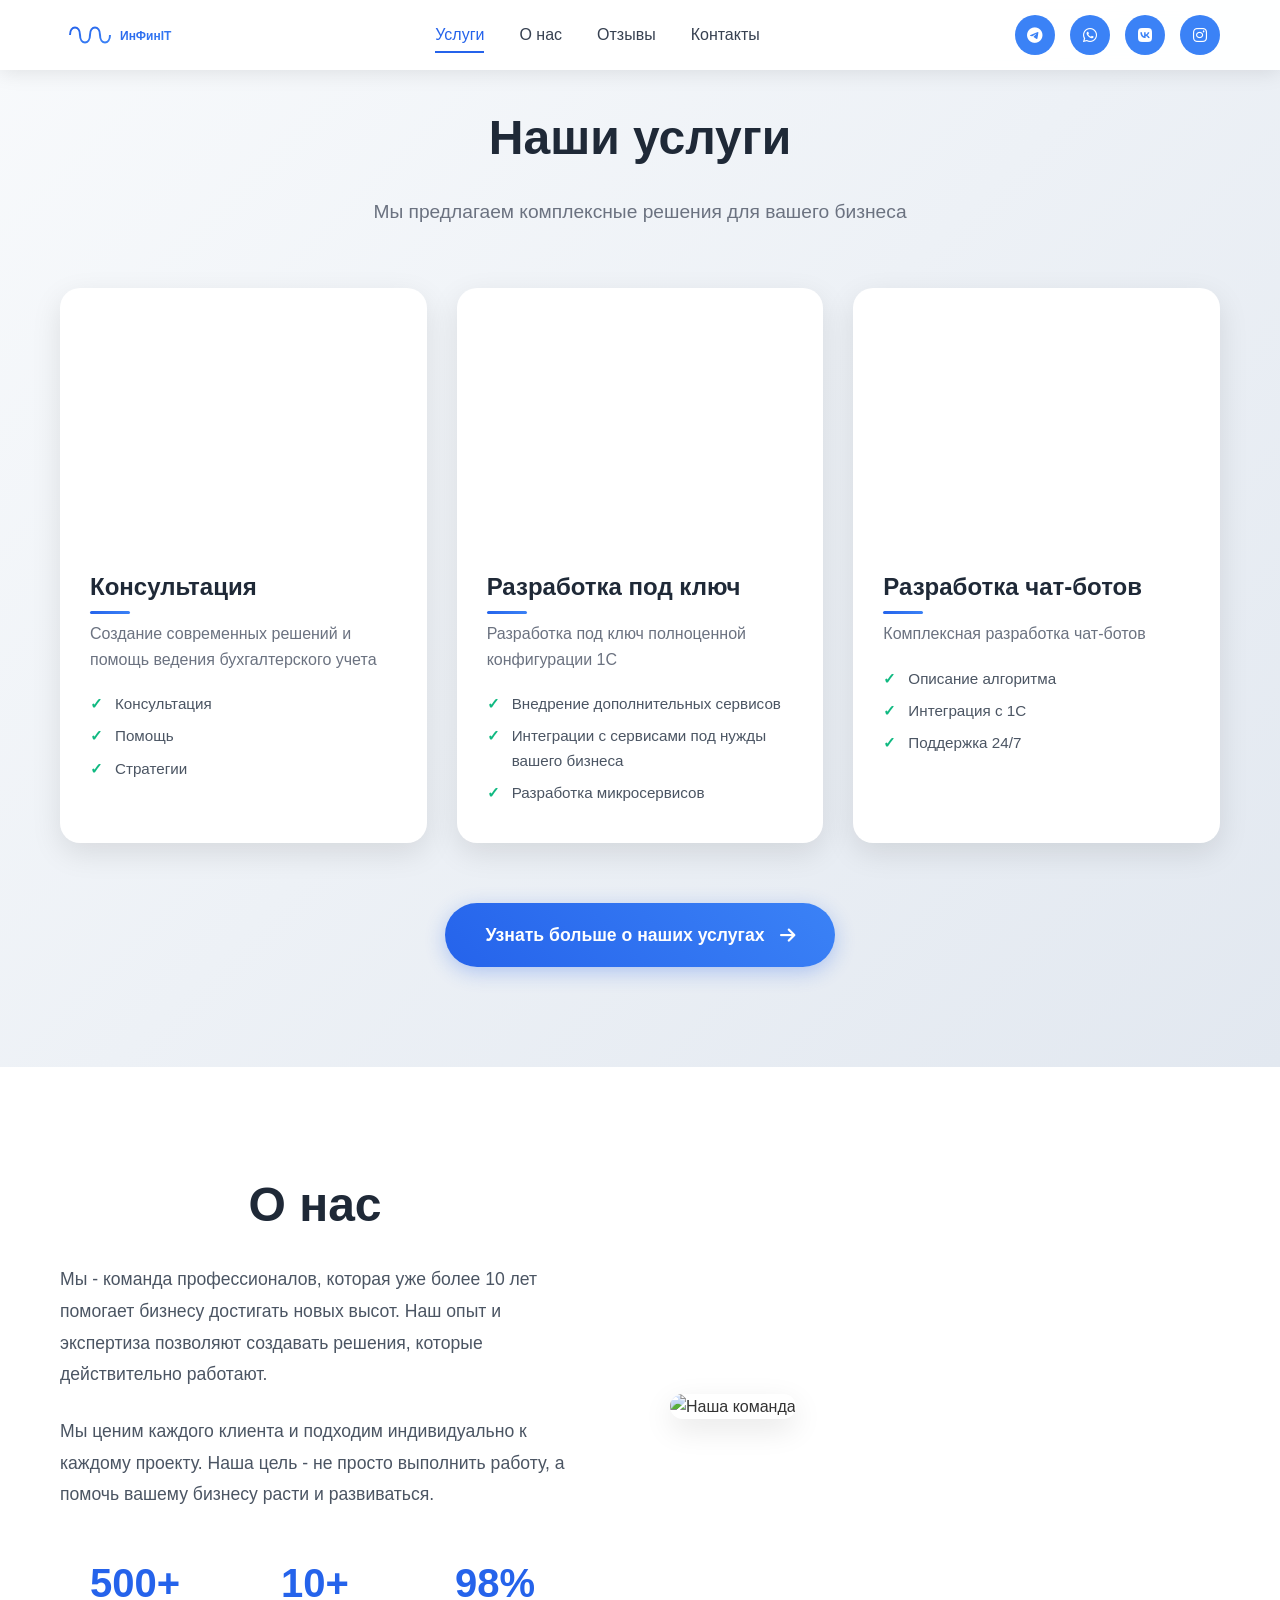
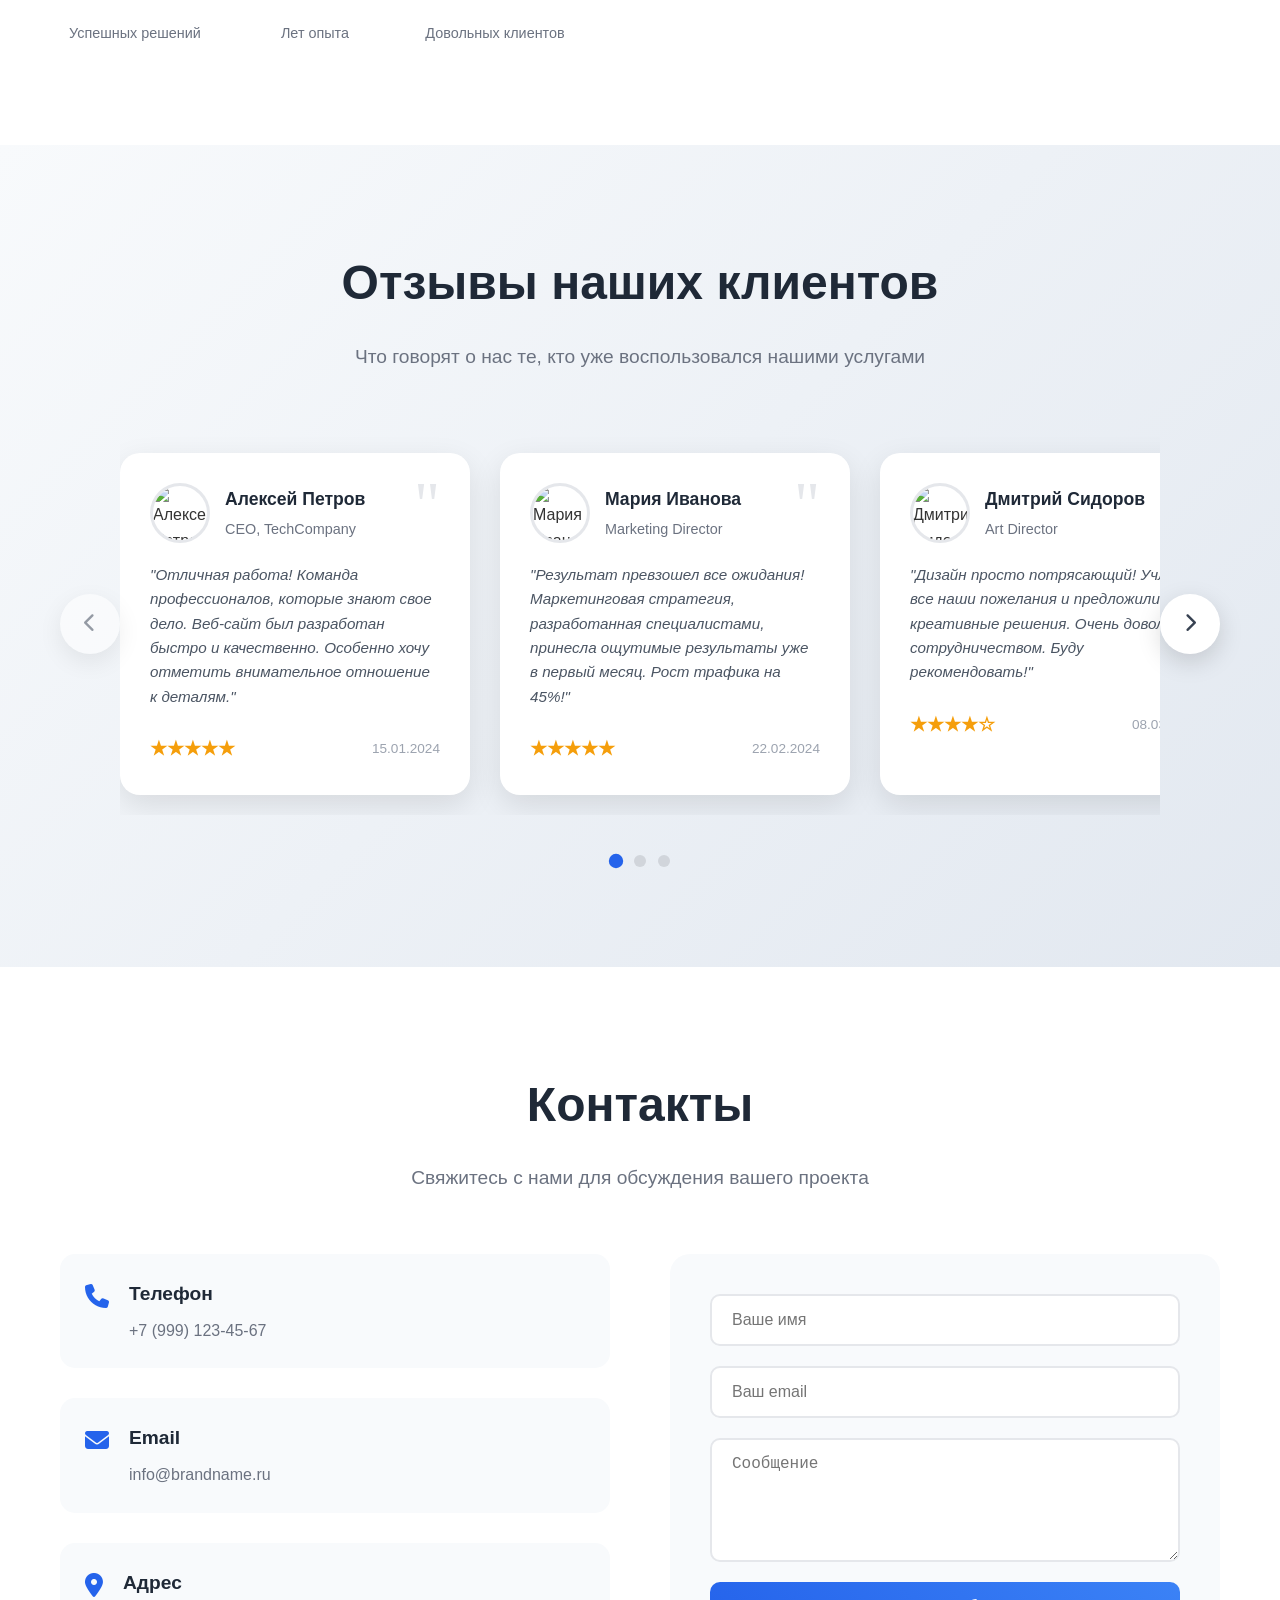
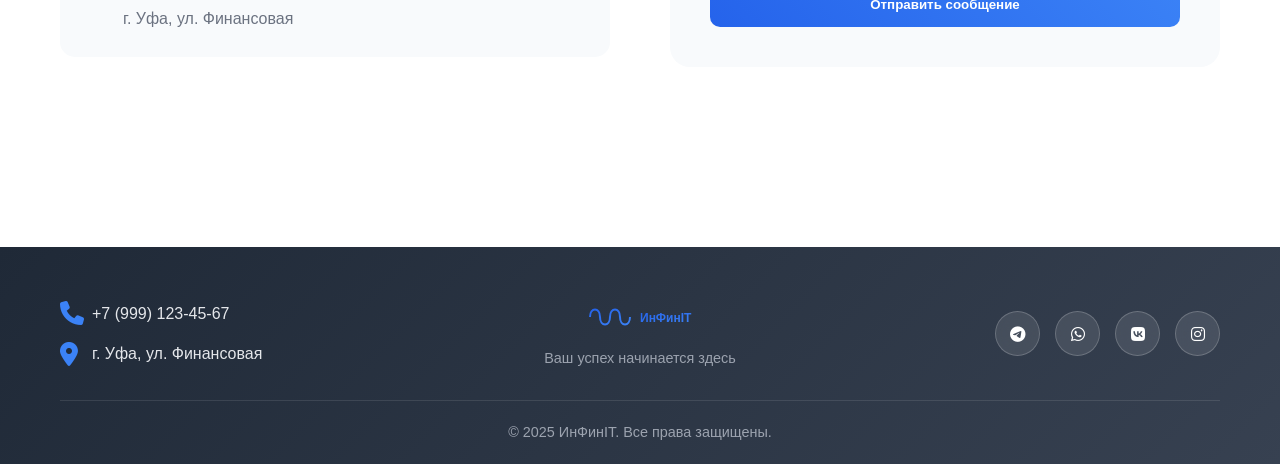
==== index.html @ 40a3c7f7 "Initial commit" ====
<!DOCTYPE html>
<html lang="ru">

<head>
    <meta charset="UTF-8">
    <meta name="viewport" content="width=device-width, initial-scale=1.0">
    <title>Modern Landing</title>
    <link rel="stylesheet" href="style/style.css">
    <link rel="stylesheet" href="https://cdnjs.cloudflare.com/ajax/libs/font-awesome/6.4.0/css/all.min.css">
</head>

<body>
    <!-- Шапка -->
    <header class="header">
        <div class="container">
            <div class="header-content">
                <!-- Логотип -->
                <div class="logo">
                    <a href="#">
                        <svg width="120" height="40" viewBox="0 0 120 40" class="logo-svg">
                        <defs>
                            <linearGradient id="logoGradient" x1="0%" y1="0%" x2="100%" y2="100%">
                                <stop offset="0%" stop-color="#2563eb" />
                                <stop offset="100%" stop-color="#3b82f6" />
                            </linearGradient>
                        </defs>
                        <path d="M10 20 C10 10 20 10 20 20 S30 30 30 20 S40 10 40 20 S50 30 50 20" 
                              stroke="url(#logoGradient)" stroke-width="2" fill="none"/>
                        <text x="60" y="25" font-family="Arial" font-size="12" font-weight="bold" fill="url(#logoGradient)">
                            ИнФинIT
                        </text>
                    </svg>
                    </a>
                </div>

                <!-- Навигация -->
                <nav class="navigation">
                    <ul class="nav-menu">
                        <li><a href="#services" class="nav-link" data-section="services">Услуги</a></li>
                        <li><a href="#about" class="nav-link" data-section="about">О нас</a></li>
                        <li><a href="#reviews" class="nav-link" data-section="reviews">Отзывы</a></li>
                        <li><a href="#contact" class="nav-link" data-section="contact">Контакты</a></li>
                    </ul>
                </nav>

                <!-- Социальные сети -->
                <div class="social-media">
                    <a href="#" class="social-link" aria-label="Telegram">
                        <i class="fab fa-telegram"></i>
                    </a>
                    <a href="#" class="social-link" aria-label="WhatsApp">
                        <i class="fab fa-whatsapp"></i>
                    </a>
                    <a href="#" class="social-link" aria-label="VKontakte">
                        <i class="fab fa-vk"></i>
                    </a>
                    <a href="#" class="social-link" aria-label="Instagram">
                        <i class="fab fa-instagram"></i>
                    </a>
                </div>

                <!-- Мобильное меню (бургер) -->
                <div class="mobile-menu">
                    <div class="mobile-menu-toggle">
                        <span></span>
                        <span></span>
                        <span></span>
                    </div>

                    <div class="mobile-menu-overlay"></div>

                    <div class="mobile-menu-content">
                        <div class="mobile-menu-header">
                            <div class="mobile-logo">
                                <svg width="100" height="30" viewBox="0 0 100 30" class="logo-svg">
                    <defs>
                        <linearGradient id="mobileLogoGradient" x1="0%" y1="0%" x2="100%" y2="100%">
                            <stop offset="0%" stop-color="#2563eb"/>
                            <stop offset="100%" stop-color="#3b82f6"/>
                        </linearGradient>
                    </defs>
                    <path d="M10 20 C10 12 18 12 20 20 S28 28 30 20 S38 12 40 20 S48 28 50 20" 
                          stroke="url(#mobileLogoGradient)" 
                          stroke-width="2" 
                          fill="none"/>
                    <text x="65" y="22" 
                          font-family="Arial" 
                          font-size="12" 
                          font-weight="bold" 
                          fill="url(#mobileLogoGradient)">
                        BrandName
                    </text>
                </svg>
                            </div>
                            <button class="mobile-menu-close">
                <i class="fas fa-times"></i>
            </button>
                        </div>

                        <nav class="mobile-nav">
                            <ul class="mobile-nav-menu">
                                <li>
                                    <a href="#services" class="mobile-nav-link">
                                        <i class="fas fa-laptop-code"></i> Наши услуги
                                    </a>
                                </li>
                                <li>
                                    <a href="#about" class="mobile-nav-link">
                                        <i class="fas fa-info-circle"></i> О нас
                                    </a>
                                </li>
                                <li>
                                    <a href="#contact" class="mobile-nav-link">
                                        <i class="fas fa-envelope"></i> Контакты
                                    </a>
                                </li>
                            </ul>
                        </nav>

                        <div class="mobile-social">
                            <p class="mobile-social-title">Мы в соцсетях:</p>
                            <div class="mobile-social-links">
                                <a href="#" class="mobile-social-link" aria-label="Telegram">
                                    <i class="fab fa-telegram"></i>
                                </a>
                                <a href="#" class="mobile-social-link" aria-label="WhatsApp">
                                    <i class="fab fa-whatsapp"></i>
                                </a>
                                <a href="#" class="mobile-social-link" aria-label="VKontakte">
                                    <i class="fab fa-vk"></i>
                                </a>
                                <a href="#" class="mobile-social-link" aria-label="Instagram">
                                    <i class="fab fa-instagram"></i>
                                </a>
                            </div>
                        </div>

                        <div class="mobile-contacts">
                            <div class="mobile-contact-item">
                                <i class="fas fa-phone"></i>
                                <span>+7 (999) 123-45-67</span>
                            </div>
                            <div class="mobile-contact-item">
                                <i class="fas fa-map-marker-alt"></i>
                                <span>г. Москва, ул. Тверская, д. 25</span>
                            </div>
                        </div>
                    </div>
                </div>
    </header>

    <main>
        <!-- Секция 1: Прайс услуг -->
        <section id="services" class="services-section">
            <div class="container">
                <h2 class="section-title">Наши услуги</h2>
                <p class="section-subtitle">Мы предлагаем комплексные решения для вашего бизнеса</p>

                <div class="services-grid">
                    <!-- Карточка услуги 1 -->
                    <div class="service-card">
                        <div class="service-image" style="background-image: url('https://images.unsplash.com/photo-1552664730-d307ca884978?ixlib=rb-4.0.3&auto=format&fit=crop&w=500&q=80');">
                            <div class="service-overlay"></div>
                            <div class="service-number"></div>
                        </div>
                        <div class="service-content">
                            <h3 class="service-title">Консультация</h3>
                            <p class="service-description">Создание современных решений и помощь ведения бухгалтерского учета</p>
                            <ul class="service-features">
                                <li>Консультация</li>
                                <li>Помощь</li>
                                <li>Стратегии</li>
                            </ul>
                        </div>
                    </div>

                    <!-- Карточка услуги 2 -->
                    <div class="service-card">
                        <div class="service-image" style="background-image: url('https://images.unsplash.com/photo-1460925895917-afdab827c52f?ixlib=rb-4.0.3&auto=format&fit=crop&w=500&q=80');">
                            <div class="service-overlay"></div>
                            <div class="service-number"></div>
                        </div>
                        <div class="service-content">
                            <h3 class="service-title">Разработка под ключ</h3>
                            <p class="service-description">Разработка под ключ полноценной конфигурации 1С</p>
                            <ul class="service-features">
                                <li>Внедрение дополнительных сервисов</li>
                                <li>Интеграции с сервисами под нужды вашего бизнеса</li>
                                <li>Разработка микросервисов</li>
                            </ul>
                        </div>
                    </div>

                    <!-- Карточка услуги 3 -->
                    <div class="service-card">
                        <div class="service-image" style="background-image: url('https://images.unsplash.com/photo-1551434678-e076c223a692?ixlib=rb-4.0.3&auto=format&fit=crop&w=500&q=80');">
                            <div class="service-overlay"></div>
                            <div class="service-number"></div>
                        </div>
                        <div class="service-content">
                            <h3 class="service-title">Разработка чат-ботов</h3>
                            <p class="service-description">Комплексная разработка чат-ботов</p>
                            <ul class="service-features">
                                <li>Описание алгоритма</li>
                                <li>Интеграция с 1С</li>
                                <li>Поддержка 24/7</li>
                            </ul>
                        </div>
                    </div>
                </div>

                <!-- Кнопка "Узнать больше" -->
                <div class="services-cta">
                    <a href="services.html" target="_blank" class="cta-button">
                        <span>Узнать больше о наших услугах</span>
                        <i class="fas fa-arrow-right"></i>
                    </a>
                </div>
            </div>
        </section>

        <!-- Секция 2: О нас -->
        <section id="about" class="about-section">
            <div class="container">
                <div class="about-content">
                    <div class="about-text">
                        <h2 class="section-title">О нас</h2>
                        <p class="about-description">
                            Мы - команда профессионалов, которая уже более 10 лет помогает бизнесу достигать новых высот. Наш опыт и экспертиза позволяют создавать решения, которые действительно работают.
                        </p>
                        <p class="about-description">
                            Мы ценим каждого клиента и подходим индивидуально к каждому проекту. Наша цель - не просто выполнить работу, а помочь вашему бизнесу расти и развиваться.
                        </p>
                        <div class="about-stats">
                            <div class="stat-item">
                                <span class="stat-number">500+</span>
                                <span class="stat-label">Успешных решений</span>
                            </div>
                            <div class="stat-item">
                                <span class="stat-number">10+</span>
                                <span class="stat-label">Лет опыта</span>
                            </div>
                            <div class="stat-item">
                                <span class="stat-number">98%</span>
                                <span class="stat-label">Довольных клиентов</span>
                            </div>
                        </div>
                    </div>
                    <div class="about-image">
                        <img src="https://images.unsplash.com/photo-1522202176988-66273c2fd55f?ixlib=rb-4.0.3&auto=format&fit=crop&w=500&q=80" alt="Наша команда">
                    </div>
                </div>
            </div>
        </section>

        <!-- Секция 3: Отзывы -->
        <section id="reviews" class="reviews-section">
            <div class="container">
                <h2 class="section-title">Отзывы наших клиентов</h2>
                <p class="section-subtitle">Что говорят о нас те, кто уже воспользовался нашими услугами</p>

                <div class="reviews-container">
                    <div class="reviews-slider">
                        <div class="reviews-track">
                            <!-- Отзыв 1 -->
                            <div class="review-card">
                                <div class="review-header">
                                    <img src="https://images.unsplash.com/photo-1507003211169-0a1dd7228f2d?ixlib=rb-4.0.3&auto=format&fit=crop&w=100&q=80" alt="Алексей Петров" class="review-avatar">
                                    <div class="review-info">
                                        <h4 class="review-name">Алексей Петров</h4>
                                        <p class="review-position">CEO, TechCompany</p>
                                    </div>
                                </div>
                                <div class="review-content">
                                    <p>"Отличная работа! Команда профессионалов, которые знают свое дело. Веб-сайт был разработан быстро и качественно. Особенно хочу отметить внимательное отношение к деталям."</p>
                                </div>
                                <div class="review-rating">
                                    <span class="stars">★★★★★</span>
                                    <span class="review-date">15.01.2024</span>
                                </div>
                            </div>

                            <!-- Отзыв 2 -->
                            <div class="review-card">
                                <div class="review-header">
                                    <img src="https://images.unsplash.com/photo-1544005313-94ddf0286df2?ixlib=rb-4.0.3&auto=format&fit=crop&w=100&q=80" alt="Мария Иванова" class="review-avatar">
                                    <div class="review-info">
                                        <h4 class="review-name">Мария Иванова</h4>
                                        <p class="review-position">Marketing Director</p>
                                    </div>
                                </div>
                                <div class="review-content">
                                    <p>"Результат превзошел все ожидания! Маркетинговая стратегия, разработанная специалистами, принесла ощутимые результаты уже в первый месяц. Рост трафика на 45%!"</p>
                                </div>
                                <div class="review-rating">
                                    <span class="stars">★★★★★</span>
                                    <span class="review-date">22.02.2024</span>
                                </div>
                            </div>

                            <!-- Отзыв 3 -->
                            <div class="review-card">
                                <div class="review-header">
                                    <img src="https://images.unsplash.com/photo-1500648767791-00dcc994a43e?ixlib=rb-4.0.3&auto=format&fit=crop&w=100&q=80" alt="Дмитрий Сидоров" class="review-avatar">
                                    <div class="review-info">
                                        <h4 class="review-name">Дмитрий Сидоров</h4>
                                        <p class="review-position">Art Director</p>
                                    </div>
                                </div>
                                <div class="review-content">
                                    <p>"Дизайн просто потрясающий! Учли все наши пожелания и предложили креативные решения. Очень доволен сотрудничеством. Буду рекомендовать!"</p>
                                </div>
                                <div class="review-rating">
                                    <span class="stars">★★★★☆</span>
                                    <span class="review-date">08.03.2024</span>
                                </div>
                            </div>

                            <!-- Отзыв 4 -->
                            <div class="review-card">
                                <div class="review-header">
                                    <img src="https://images.unsplash.com/photo-1472099645785-5658abf4ff4e?ixlib=rb-4.0.3&auto=format&fit=crop&w=100&q=80" alt="Сергей Козлов" class="review-avatar">
                                    <div class="review-info">
                                        <h4 class="review-name">Сергей Козлов</h4>
                                        <p class="review-position">Startup Founder</p>
                                    </div>
                                </div>
                                <div class="review-content">
                                    <p>"Сделали для нас мобильное приложение с нуля. Работали оперативно, всегда были на связи. Техническая поддержка на высшем уровне. Спасибо за профессионализм!"</p>
                                </div>
                                <div class="review-rating">
                                    <span class="stars">★★★★★</span>
                                    <span class="review-date">12.04.2024</span>
                                </div>
                            </div>

                            <!-- Отзыв 5 -->
                            <div class="review-card">
                                <div class="review-header">
                                    <img src="https://images.unsplash.com/photo-1580489944761-15a19d654956?ixlib=rb-4.0.3&auto=format&fit=crop&w=100&q=80" alt="Екатерина Волкова" class="review-avatar">
                                    <div class="review-info">
                                        <h4 class="review-name">Екатерина Волкова</h4>
                                        <p class="review-position">E-commerce Manager</p>
                                    </div>
                                </div>
                                <div class="review-content">
                                    <p>"Заказали интернет-магазин. Сделали все в срок, функционал полный, дизайн современный. Конверсия выросла на 30% после запуска. Отличная работа команды!"</p>
                                </div>
                                <div class="review-rating">
                                    <span class="stars">★★★★★</span>
                                    <span class="review-date">05.05.2024</span>
                                </div>
                            </div>

                            <!-- Отзыв 6 -->
                            <div class="review-card">
                                <div class="review-header">
                                    <img src="https://images.unsplash.com/photo-1567532939604-b6b5b0db2604?ixlib=rb-4.0.3&auto=format&fit=crop&w=100&q=80" alt="Анна Смирнова" class="review-avatar">
                                    <div class="review-info">
                                        <h4 class="review-name">Анна Смирнова</h4>
                                        <p class="review-position">Brand Manager</p>
                                    </div>
                                </div>
                                <div class="review-content">
                                    <p>"Разработали комплексный брендбук и айдентику. Профессиональный подход, креативные идеи. Бренд стал узнаваемым. Спасибо за качественную работу!"</p>
                                </div>
                                <div class="review-rating">
                                    <span class="stars">★★★★★</span>
                                    <span class="review-date">18.06.2024</span>
                                </div>
                            </div>
                        </div>
                    </div>

                    <button class="slider-btn prev-btn" aria-label="Предыдущие отзывы">
                        <i class="fas fa-chevron-left"></i>
                    </button>
                    <button class="slider-btn next-btn" aria-label="Следующие отзывы">
                        <i class="fas fa-chevron-right"></i>
                    </button>
                </div>

                <!-- Индикаторы прогресса -->
                <div class="slider-indicators">
                    <div class="indicator" data-index="0"></div>
                    <div class="indicator" data-index="1"></div>
                    <div class="indicator" data-index="2"></div>
                </div>
            </div>
        </section>

        <!-- Секция 4: Контакты -->
        <section id="contact" class="contact-section">
            <div class="container">
                <h2 class="section-title">Контакты</h2>
                <p class="section-subtitle">Свяжитесь с нами для обсуждения вашего проекта</p>

                <div class="contact-content">
                    <div class="contact-info">
                        <div class="contact-item">
                            <i class="fas fa-phone"></i>
                            <div>
                                <h4>Телефон</h4>
                                <p>+7 (999) 123-45-67</p>
                            </div>
                        </div>
                        <div class="contact-item">
                            <i class="fas fa-envelope"></i>
                            <div>
                                <h4>Email</h4>
                                <p>info@brandname.ru</p>
                            </div>
                        </div>
                        <div class="contact-item">
                            <i class="fas fa-map-marker-alt"></i>
                            <div>
                                <h4>Адрес</h4>
                                <p>г. Уфа, ул. Финансовая</p>
                            </div>
                        </div>
                    </div>

                    <div class="contact-form">
                        <form>
                            <input type="text" placeholder="Ваше имя" required>
                            <input type="email" placeholder="Ваш email" required>
                            <textarea placeholder="Сообщение" rows="5" required></textarea>
                            <button type="submit">Отправить сообщение</button>
                        </form>
                    </div>
                </div>
            </div>
        </section>
    </main>

    <!-- Футер -->
    <footer class="footer">
        <div class="container">
            <div class="footer-content">
                <!-- Контакты слева -->
                <div class="footer-contacts">
                    <div class="contact-item">
                        <i class="fas fa-phone"></i>
                        <span>+7 (999) 123-45-67</span>
                    </div>
                    <div class="contact-item">
                        <i class="fas fa-map-marker-alt"></i>
                        <span>г. Уфа, ул. Финансовая</span>
                    </div>
                </div>

                <!-- Логотип по центру -->
                <div class="footer-logo">
                    <svg width="120" height="40" viewBox="0 0 120 40" class="logo-svg">
                        <defs>
                            <linearGradient id="logoGradient" x1="0%" y1="0%" x2="100%" y2="100%">
                                <stop offset="0%" stop-color="#2563eb" />
                                <stop offset="100%" stop-color="#3b82f6" />
                            </linearGradient>
                        </defs>
                        <path d="M10 20 C10 10 20 10 20 20 S30 30 30 20 S40 10 40 20 S50 30 50 20" 
                              stroke="url(#logoGradient)" stroke-width="2" fill="none"/>
                        <text x="60" y="25" font-family="Arial" font-size="12" font-weight="bold" fill="url(#logoGradient)">
                            ИнФинIT
                        </text>
                    </svg>
                    <p class="footer-tagline">Ваш успех начинается здесь</p>
                </div>

                <!-- Социальные сети справа -->
                <div class="footer-social">
                    <a href="#" class="social-link" aria-label="Telegram">
                        <i class="fab fa-telegram"></i>
                    </a>
                    <a href="#" class="social-link" aria-label="WhatsApp">
                        <i class="fab fa-whatsapp"></i>
                    </a>
                    <a href="#" class="social-link" aria-label="VKontakte">
                        <i class="fab fa-vk"></i>
                    </a>
                    <a href="#" class="social-link" aria-label="Instagram">
                        <i class="fab fa-instagram"></i>
                    </a>
                </div>
            </div>

            <!-- Копирайт -->
            <div class="footer-bottom">
                <p>&copy; 2025 ИнФинIT. Все права защищены.</p>
            </div>
        </div>
    </footer>

    <script src="script/script.js"></script>
</body>

</html>
---- style/style.css ----
/* Reset и базовые стили */

* {
    margin: 0;
    padding: 0;
    box-sizing: border-box;
}

body {
    font-family: 'Inter', 'Arial', sans-serif;
    line-height: 1.6;
    color: #333;
    overflow-x: hidden;
}

.container {
    max-width: 1200px;
    margin: 0 auto;
    padding: 0 20px;
}


/* Шапка */

.header {
    background: rgba(255, 255, 255, 0.95);
    backdrop-filter: blur(10px);
    position: fixed;
    top: 0;
    left: 0;
    right: 0;
    z-index: 1000;
    box-shadow: 0 2px 20px rgba(0, 0, 0, 0.1);
    padding: 15px 0;
}

.header-content {
    display: flex;
    align-items: center;
    justify-content: space-between;
    gap: 30px;
}


/* Логотип */

.logo a {
    text-decoration: none;
    display: flex;
    flex-direction: column;
    transition: transform 0.3s ease;
}

.logo a:hover {
    transform: scale(1.02);
}

.logo-text {
    font-size: 28px;
    font-weight: 700;
    color: #2563eb;
    letter-spacing: -0.5px;
}

.logo-tagline {
    font-size: 12px;
    color: #6b7280;
    font-weight: 400;
    margin-top: 2px;
}


/* Навигация */

.navigation {
    flex: 1;
    display: flex;
    justify-content: center;
}

.nav-menu {
    display: flex;
    list-style: none;
    gap: 35px;
}

.nav-link {
    text-decoration: none;
    color: #374151;
    font-weight: 500;
    font-size: 16px;
    padding: 10px 0;
    position: relative;
    transition: color 0.3s ease;
}

.nav-link:hover {
    color: #2563eb;
}

.nav-link::after {
    content: '';
    position: absolute;
    bottom: 0;
    left: 0;
    width: 0;
    height: 2px;
    background: #2563eb;
    transition: width 0.3s ease;
}

.nav-link:hover::after {
    width: 100%;
}

.nav-link.active {
    color: #2563eb !important;
}

.nav-link.active::after {
    width: 100% !important;
}


/* Социальные сети */

.social-media {
    display: flex;
    gap: 15px;
    align-items: center;
}

.social-link {
    display: flex;
    align-items: center;
    justify-content: center;
    width: 40px;
    height: 40px;
    border-radius: 50%;
    background: #3b82f6;
    color: #ffffff;
    text-decoration: none;
    transition: all 0.3s ease;
    position: relative;
    overflow: hidden;
}

.social-link::before {
    content: '';
    position: absolute;
    top: 0;
    left: -100%;
    width: 100%;
    height: 100%;
    background: linear-gradient(45deg, #2563eb, #3b82f6);
    transition: left 0.3s ease;
    z-index: 1;
}

.social-link:hover::before {
    left: 0;
}

.social-link i {
    position: relative;
    z-index: 2;
    transition: color 0.3s ease;
}

.social-link:hover i {
    color: white;
}

.social-link:hover {
    transform: translateY(-2px);
    box-shadow: 0 5px 15px rgba(37, 99, 235, 0.3);
}


/* Мобильное меню */

.mobile-menu {
    display: none;
}

.mobile-menu-toggle {
    display: none;
    flex-direction: column;
    gap: 4px;
    cursor: pointer;
    padding: 8px;
    z-index: 1002;
    position: relative;
}

.mobile-menu-toggle span {
    width: 25px;
    height: 3px;
    background: #374151;
    border-radius: 2px;
    transition: all 0.3s ease;
    transform-origin: center;
}

.mobile-menu-toggle.active span:nth-child(1) {
    transform: rotate(45deg) translate(6px, 6px);
}

.mobile-menu-toggle.active span:nth-child(2) {
    opacity: 0;
}

.mobile-menu-toggle.active span:nth-child(3) {
    transform: rotate(-45deg) translate(6px, -6px);
}

.mobile-menu-overlay {
    position: fixed;
    top: 0;
    left: 0;
    width: 100%;
    height: 100%;
    background: rgba(0, 0, 0, 0.5);
    backdrop-filter: blur(5px);
    z-index: 999;
    opacity: 0;
    visibility: hidden;
    transition: all 0.3s ease;
}

.mobile-menu-overlay.active {
    opacity: 1;
    visibility: visible;
}

.mobile-menu-content {
    position: fixed;
    top: 0;
    right: -100%;
    width: 320px;
    height: 100%;
    background: white;
    z-index: 1000;
    padding: 20px;
    overflow-y: auto;
    transition: right 0.4s ease;
    box-shadow: -5px 0 25px rgba(0, 0, 0, 0.1);
}

.mobile-menu-content.active {
    right: 0;
}

.mobile-menu-header {
    display: flex;
    justify-content: space-between;
    align-items: center;
    padding-bottom: 20px;
    border-bottom: 1px solid #e5e7eb;
    margin-bottom: 30px;
}

.mobile-menu-close {
    background: none;
    border: none;
    font-size: 1.5rem;
    color: #374151;
    cursor: pointer;
    padding: 5px;
    transition: color 0.3s ease;
}

.mobile-menu-close:hover {
    color: #ef4444;
}

.mobile-nav-menu {
    list-style: none;
    padding: 0;
    margin: 0 0 40px 0;
}

.mobile-nav-menu li {
    margin-bottom: 15px;
}

.mobile-nav-link {
    display: flex;
    align-items: center;
    gap: 15px;
    padding: 15px 20px;
    text-decoration: none;
    color: #374151;
    font-weight: 500;
    border-radius: 12px;
    transition: all 0.3s ease;
    background: #f8fafc;
}

.mobile-nav-link:hover {
    background: #2563eb;
    color: white;
    transform: translateX(5px);
}

.mobile-nav-link i {
    width: 20px;
    text-align: center;
    font-size: 1.2rem;
}

.mobile-social {
    margin-bottom: 30px;
}

.mobile-social-title {
    font-size: 0.9rem;
    color: #6b7280;
    margin-bottom: 15px;
    font-weight: 500;
}

.mobile-social-links {
    display: flex;
    gap: 12px;
}

.mobile-social-link {
    display: flex;
    align-items: center;
    justify-content: center;
    width: 45px;
    height: 45px;
    background: #f3f4f6;
    border-radius: 12px;
    color: #374151;
    text-decoration: none;
    transition: all 0.3s ease;
}

.mobile-social-link:hover {
    background: #2563eb;
    color: white;
    transform: translateY(-2px);
}

.mobile-contacts {
    border-top: 1px solid #e5e7eb;
    padding-top: 20px;
}

.mobile-contact-item {
    display: flex;
    align-items: center;
    gap: 12px;
    margin-bottom: 15px;
    color: #374151;
    font-size: 0.9rem;
}

.mobile-contact-item i {
    color: #2563eb;
    width: 20px;
}


/* Анимации для мобильного меню */

@keyframes slideInRight {
    from {
        opacity: 0;
        transform: translateX(30px);
    }
    to {
        opacity: 1;
        transform: translateX(0);
    }
}

.mobile-nav-link {
    opacity: 0;
    animation: slideInRight 0.4s ease forwards;
}

.mobile-nav-link:nth-child(1) {
    animation-delay: 0.1s;
}

.mobile-nav-link:nth-child(2) {
    animation-delay: 0.2s;
}

.mobile-nav-link:nth-child(3) {
    animation-delay: 0.3s;
}

.mobile-social-link {
    opacity: 0;
    animation: slideInRight 0.4s ease forwards;
}

.mobile-social-link:nth-child(1) {
    animation-delay: 0.4s;
}

.mobile-social-link:nth-child(2) {
    animation-delay: 0.5s;
}

.mobile-social-link:nth-child(3) {
    animation-delay: 0.6s;
}

.mobile-social-link:nth-child(4) {
    animation-delay: 0.7s;
}

.mobile-contact-item {
    opacity: 0;
    animation: slideInRight 0.4s ease forwards;
}

.mobile-contact-item:nth-child(1) {
    animation-delay: 0.8s;
}

.mobile-contact-item:nth-child(2) {
    animation-delay: 0.9s;
}


/* Адаптивность */

@media (max-width: 768px) {
    .mobile-menu {
        display: block;
    }
    .mobile-menu-toggle {
        display: flex;
    }
    .navigation,
    .social-media {
        display: none;
    }
    .header-content {
        justify-content: space-between;
    }
}

@media (max-width: 480px) {
    .mobile-menu-content {
        width: 280px;
        padding: 15px;
    }
    .mobile-nav-link {
        padding: 12px 15px;
        font-size: 0.9rem;
    }
    .mobile-social-link {
        width: 40px;
        height: 40px;
    }
}


/* Секция услуг */

.services-section {
    padding: 100px 0;
    background: linear-gradient(135deg, #f8fafc 0%, #e2e8f0 100%);
}

.section-title {
    font-size: 3rem;
    font-weight: 700;
    text-align: center;
    margin-bottom: 20px;
    color: #1f2937;
}

.section-subtitle {
    font-size: 1.2rem;
    text-align: center;
    color: #6b7280;
    margin-bottom: 60px;
}

.services-grid {
    display: grid;
    grid-template-columns: repeat(auto-fit, minmax(350px, 1fr));
    gap: 30px;
    margin-bottom: 60px;
}

.service-card {
    background: white;
    border-radius: 20px;
    overflow: hidden;
    box-shadow: 0 10px 30px rgba(0, 0, 0, 0.1);
    transition: all 0.3s ease;
    position: relative;
}

.service-card:hover {
    transform: translateY(-10px);
    box-shadow: 0 20px 40px rgba(0, 0, 0, 0.15);
}

.service-image {
    height: 250px;
    background-size: cover;
    background-position: center;
    position: relative;
}

.service-overlay {
    position: absolute;
    top: 0;
    left: 0;
    right: 0;
    bottom: 0;
    background: linear-gradient(45deg, rgba(37, 99, 235, 0.9), rgba(59, 130, 246, 0.8));
    opacity: 0;
    transition: opacity 0.3s ease;
}

.service-card:hover .service-overlay {
    opacity: 0.9;
}

.service-number {
    position: absolute;
    top: 20px;
    left: 20px;
    font-size: 3rem;
    font-weight: 800;
    color: rgba(255, 255, 255, 0.1);
    z-index: 2;
    transition: all 0.3s ease;
}

.service-card:hover .service-number {
    color: rgba(255, 255, 255, 0.3);
    transform: scale(1.1);
}

.service-content {
    padding: 30px;
}

.service-title {
    font-size: 1.5rem;
    font-weight: 600;
    margin-bottom: 15px;
    color: #1f2937;
    position: relative;
}

.service-title::after {
    content: '';
    position: absolute;
    bottom: -8px;
    left: 0;
    width: 40px;
    height: 3px;
    background: linear-gradient(45deg, #2563eb, #3b82f6);
    border-radius: 2px;
}

.service-description {
    color: #6b7280;
    line-height: 1.6;
    margin-bottom: 20px;
    font-size: 1rem;
}

.service-features {
    list-style: none;
    padding: 0;
    margin: 0;
}

.service-features li {
    position: relative;
    padding-left: 25px;
    margin-bottom: 8px;
    color: #4b5563;
    font-size: 0.95rem;
}

.service-features li::before {
    content: '✓';
    position: absolute;
    left: 0;
    color: #10b981;
    font-weight: bold;
}


/* Кнопка CTA */

.services-cta {
    text-align: center;
}

.cta-button {
    display: inline-flex;
    align-items: center;
    gap: 15px;
    padding: 18px 40px;
    background: linear-gradient(45deg, #2563eb, #3b82f6);
    color: white;
    text-decoration: none;
    border-radius: 50px;
    font-weight: 600;
    font-size: 1.1rem;
    transition: all 0.3s ease;
    box-shadow: 0 5px 20px rgba(37, 99, 235, 0.3);
    position: relative;
    overflow: hidden;
}

.cta-button::before {
    content: '';
    position: absolute;
    top: 0;
    left: -100%;
    width: 100%;
    height: 100%;
    background: linear-gradient(45deg, #1e40af, #2563eb);
    transition: left 0.3s ease;
    z-index: 1;
}

.cta-button:hover::before {
    left: 0;
}

.cta-button span,
.cta-button i {
    position: relative;
    z-index: 2;
}

.cta-button i {
    transition: transform 0.3s ease;
}

.cta-button:hover {
    transform: translateY(-3px);
    box-shadow: 0 8px 25px rgba(37, 99, 235, 0.4);
}

.cta-button:hover i {
    transform: translateX(5px);
}


/* Секция "О нас" */

.about-section {
    padding: 100px 0;
    background: white;
}

.about-content {
    display: grid;
    grid-template-columns: 1fr 1fr;
    gap: 60px;
    align-items: center;
}

.about-text {
    padding-right: 40px;
}

.about-description {
    font-size: 1.1rem;
    line-height: 1.8;
    color: #4b5563;
    margin-bottom: 25px;
}

.about-stats {
    display: grid;
    grid-template-columns: repeat(3, 1fr);
    gap: 30px;
    margin-top: 40px;
}

.stat-item {
    text-align: center;
}

.stat-number {
    display: block;
    font-size: 2.5rem;
    font-weight: 700;
    color: #2563eb;
    margin-bottom: 5px;
}

.stat-label {
    font-size: 0.9rem;
    color: #6b7280;
}

.about-image img {
    width: 100%;
    height: 400px;
    object-fit: cover;
    border-radius: 20px;
    box-shadow: 0 10px 30px rgba(0, 0, 0, 0.1);
}


/* Секция отзывов */

.reviews-section {
    padding: 100px 0;
    background: linear-gradient(135deg, #f8fafc 0%, #e2e8f0 100%);
    position: relative;
}

.reviews-container {
    position: relative;
    margin: 50px auto 0;
    max-width: 1200px;
}

.reviews-slider {
    overflow: hidden;
    padding: 20px 0;
    margin: 0 60px;
}

.reviews-track {
    display: flex;
    gap: 30px;
    transition: transform 0.5s ease;
    will-change: transform;
}

.review-card {
    flex: 0 0 calc(33.333% - 20px);
    min-width: 350px;
    background: white;
    padding: 30px;
    border-radius: 20px;
    box-shadow: 0 10px 30px rgba(0, 0, 0, 0.1);
    transition: all 0.3s ease;
    position: relative;
}

.review-card:hover {
    transform: translateY(-5px);
    box-shadow: 0 15px 40px rgba(0, 0, 0, 0.15);
}

.review-card::before {
    content: '"';
    position: absolute;
    top: 20px;
    right: 30px;
    font-size: 4rem;
    color: #e5e7eb;
    font-family: Georgia, serif;
    line-height: 1;
}

.review-header {
    display: flex;
    align-items: center;
    margin-bottom: 20px;
}

.review-avatar {
    width: 60px;
    height: 60px;
    border-radius: 50%;
    object-fit: cover;
    margin-right: 15px;
    border: 3px solid #e5e7eb;
    transition: border-color 0.3s ease;
}

.review-card:hover .review-avatar {
    border-color: #3b82f6;
}

.review-info {
    flex: 1;
}

.review-name {
    font-weight: 600;
    color: #1f2937;
    margin-bottom: 5px;
    font-size: 1.1rem;
}

.review-position {
    font-size: 0.9rem;
    color: #6b7280;
    margin: 0;
}

.review-content {
    margin-bottom: 25px;
    position: relative;
    z-index: 2;
}

.review-content p {
    line-height: 1.6;
    color: #4b5563;
    font-style: italic;
    margin: 0;
    font-size: 0.95rem;
}

.review-rating {
    display: flex;
    justify-content: space-between;
    align-items: center;
    margin-top: 20px;
}

.stars {
    color: #f59e0b;
    font-size: 1.2rem;
    font-weight: 600;
}

.review-date {
    color: #9ca3af;
    font-size: 0.85rem;
}


/* Кнопки слайдера */

.slider-btn {
    position: absolute;
    top: 50%;
    transform: translateY(-50%);
    width: 60px;
    height: 60px;
    background: white;
    border: none;
    border-radius: 50%;
    box-shadow: 0 8px 25px rgba(0, 0, 0, 0.15);
    cursor: pointer;
    z-index: 10;
    transition: all 0.3s ease;
    display: flex;
    align-items: center;
    justify-content: center;
    font-size: 1.2rem;
    color: #374151;
}

.slider-btn:hover {
    background: #2563eb;
    color: white;
    transform: translateY(-50%) scale(1.1);
    box-shadow: 0 12px 30px rgba(37, 99, 235, 0.3);
}

.slider-btn:disabled {
    opacity: 0.5;
    cursor: not-allowed;
    transform: translateY(-50%);
}

.slider-btn:disabled:hover {
    background: white;
    color: #374151;
    transform: translateY(-50%);
}

.prev-btn {
    left: 0;
}

.next-btn {
    right: 0;
}


/* Индикаторы прогресса */

.slider-indicators {
    display: flex;
    justify-content: center;
    gap: 12px;
    margin-top: 40px;
}

.indicator {
    width: 12px;
    height: 12px;
    border-radius: 50%;
    background: #d1d5db;
    cursor: pointer;
    transition: all 0.3s ease;
}

.indicator.active {
    background: #2563eb;
    transform: scale(1.2);
}

.indicator:hover {
    background: #3b82f6;
}


/* Секция контактов */

.contact-section {
    padding: 100px 0;
    background: white;
}

.contact-content {
    display: grid;
    grid-template-columns: 1fr 1fr;
    gap: 60px;
    margin-top: 50px;
}

.contact-info {
    display: flex;
    flex-direction: column;
    gap: 30px;
}

.contact-item {
    display: flex;
    align-items: flex-start;
    gap: 20px;
    padding: 25px;
    background: #f8fafc;
    border-radius: 15px;
    transition: all 0.3s ease;
}

.contact-item:hover {
    background: #e0e7ff;
    transform: translateX(5px);
}

.contact-item i {
    font-size: 1.5rem;
    color: #2563eb;
    margin-top: 5px;
}

.contact-item h4 {
    color: #1f2937;
    margin-bottom: 8px;
    font-size: 1.2rem;
}

.contact-item p {
    color: #6b7280;
    margin: 0;
}

.contact-form {
    background: #f8fafc;
    padding: 40px;
    border-radius: 20px;
}

.contact-form form {
    display: flex;
    flex-direction: column;
    gap: 20px;
}

.contact-form input,
.contact-form textarea {
    padding: 15px 20px;
    border: 2px solid #e5e7eb;
    border-radius: 10px;
    font-size: 1rem;
    transition: all 0.3s ease;
}

.contact-form input:focus,
.contact-form textarea:focus {
    outline: none;
    border-color: #2563eb;
    box-shadow: 0 0 0 3px rgba(37, 99, 235, 0.1);
}

.contact-form button {
    padding: 15px 30px;
    background: linear-gradient(45deg, #2563eb, #3b82f6);
    color: white;
    border: none;
    border-radius: 10px;
    font-weight: 600;
    cursor: pointer;
    transition: all 0.3s ease;
}

.contact-form button:hover {
    transform: translateY(-2px);
    box-shadow: 0 5px 15px rgba(37, 99, 235, 0.3);
}


/* Футер */

.footer {
    background: linear-gradient(135deg, #1f2937 0%, #374151 100%);
    color: white;
    padding: 50px 0 20px;
    margin-top: 80px;
}

.footer-content {
    display: grid;
    grid-template-columns: 1fr auto 1fr;
    align-items: center;
    gap: 40px;
    padding-bottom: 30px;
    border-bottom: 1px solid rgba(255, 255, 255, 0.1);
}

.footer-contacts {
    display: flex;
    flex-direction: column;
    gap: 15px;
}

.footer-contacts .contact-item {
    display: flex;
    align-items: center;
    gap: 12px;
    font-size: 1rem;
    color: #e5e7eb;
    padding: 0;
    background: none;
}

.footer-contacts .contact-item:hover {
    transform: none;
    background: none;
}

.footer-contacts .contact-item i {
    width: 20px;
    color: #3b82f6;
    margin: 0;
}

.footer-logo {
    text-align: center;
    display: flex;
    flex-direction: column;
    align-items: center;
    gap: 10px;
}

.logo-svg {
    width: 120px;
    height: 40px;
    transition: transform 0.3s ease;
}

.logo-svg:hover {
    transform: scale(1.05);
}

.footer-tagline {
    font-size: 0.9rem;
    color: #9ca3af;
    margin: 0;
}

.footer-social {
    display: flex;
    justify-content: flex-end;
    gap: 15px;
}

.footer-social .social-link {
    width: 45px;
    height: 45px;
    background: rgba(255, 255, 255, 0.1);
    backdrop-filter: blur(10px);
    border: 1px solid rgba(255, 255, 255, 0.2);
}

.footer-social .social-link:hover {
    background: #3b82f6;
    transform: translateY(-3px);
    box-shadow: 0 8px 20px rgba(59, 130, 246, 0.4);
}

.footer-bottom {
    text-align: center;
    padding-top: 20px;
    color: #9ca3af;
    font-size: 0.9rem;
}


/* Анимации */

@keyframes slideIn {
    from {
        opacity: 0;
        transform: translateX(30px);
    }
    to {
        opacity: 1;
        transform: translateX(0);
    }
}

@keyframes fadeInUp {
    from {
        opacity: 0;
        transform: translateY(20px);
    }
    to {
        opacity: 1;
        transform: translateY(0);
    }
}

@keyframes drawLogo {
    to {
        stroke-dashoffset: 0;
    }
}

.review-card {
    animation: slideIn 0.6s ease forwards;
}

.review-card:nth-child(2) {
    animation-delay: 0.1s;
}

.review-card:nth-child(3) {
    animation-delay: 0.2s;
}

.review-card:nth-child(4) {
    animation-delay: 0.3s;
}

.review-card:nth-child(5) {
    animation-delay: 0.4s;
}

.review-card:nth-child(6) {
    animation-delay: 0.5s;
}

.logo-svg path {
    stroke-dasharray: 100;
    stroke-dashoffset: 100;
    animation: drawLogo 2s ease-in-out forwards;
}


/* Адаптивность */

@media (max-width: 1200px) {
    .review-card {
        flex: 0 0 calc(50% - 15px);
        min-width: 320px;
    }
    .reviews-slider {
        margin: 0 50px;
    }
}

@media (max-width: 968px) {
    .services-grid {
        grid-template-columns: 1fr;
        gap: 25px;
    }
    .service-card {
        max-width: 500px;
        margin: 0 auto;
    }
    .about-content {
        grid-template-columns: 1fr;
        gap: 40px;
    }
    .about-text {
        padding-right: 0;
    }
    .review-card {
        flex: 0 0 calc(50% - 10px);
        min-width: 300px;
    }
    .footer-content {
        grid-template-columns: 1fr;
        gap: 30px;
        text-align: center;
    }
    .footer-contacts {
        order: 2;
    }
    .footer-logo {
        order: 1;
    }
    .footer-social {
        order: 3;
        justify-content: center;
    }
    .contact-content {
        grid-template-columns: 1fr;
        gap: 40px;
    }
    .navigation,
    .social-media {
        display: none;
    }
    .mobile-menu-toggle {
        display: flex;
    }
    .header-content {
        justify-content: space-between;
    }
    .logo-text {
        font-size: 24px;
    }
}

@media (max-width: 768px) {
    .section-title {
        font-size: 2.5rem;
    }
    .services-grid {
        gap: 20px;
        margin-bottom: 40px;
    }
    .service-content {
        padding: 25px;
    }
    .service-title {
        font-size: 1.3rem;
    }
    .cta-button {
        padding: 16px 35px;
        font-size: 1rem;
    }
    .about-stats {
        grid-template-columns: 1fr;
        gap: 20px;
    }
    .reviews-slider {
        margin: 0 40px;
    }
    .review-card {
        flex: 0 0 100%;
        min-width: 280px;
    }
    .slider-btn {
        width: 50px;
        height: 50px;
    }
    .review-card::before {
        font-size: 3rem;
        right: 20px;
    }
    .contact-form {
        padding: 30px;
    }
    .contact-item {
        padding: 20px;
    }
    .nav-menu.active .nav-link.active {
        background: rgba(37, 99, 235, 0.1);
        border-radius: 8px;
        padding: 10px 15px;
        margin: 5px 0;
    }
}

@media (max-width: 480px) {
    .section-title {
        font-size: 2rem;
    }
    .section-subtitle {
        font-size: 1rem;
        margin-bottom: 40px;
    }
    .service-content {
        padding: 20px;
    }
    .service-image {
        height: 200px;
    }
    .service-number {
        font-size: 2.5rem;
    }
    .cta-button {
        padding: 14px 30px;
        font-size: 0.95rem;
        gap: 10px;
    }
    .service-features li {
        font-size: 0.9rem;
    }
    .reviews-slider {
        margin: 0 30px;
    }
    .review-card {
        padding: 25px 20px;
        min-width: 250px;
    }
    .review-header {
        flex-direction: column;
        text-align: center;
    }
    .review-avatar {
        margin-right: 0;
        margin-bottom: 10px;
    }
    .slider-btn {
        width: 40px;
        height: 40px;
    }
    .slider-indicators {
        margin-top: 30px;
    }
    .contact-item {
        flex-direction: column;
        text-align: center;
    }
    .contact-item i {
        margin: 0 auto;
    }
    .contact-form {
        padding: 20px;
    }
    .footer-contacts .contact-item {
        justify-content: center;
    }
    .footer-social .social-link {
        width: 35px;
        height: 35px;
    }
    .footer-tagline {
        font-size: 0.8rem;
    }
}


/* Стили для мобильного меню */

.nav-menu.active {
    display: flex;
    flex-direction: column;
    position: absolute;
    top: 100%;
    left: 0;
    right: 0;
    background: white;
    padding: 20px;
    box-shadow: 0 5px 20px rgba(0, 0, 0, 0.1);
}

.nav-menu.active .nav-link {
    opacity: 0;
    animation: fadeInUp 0.3s ease forwards;
}

.nav-menu.active .nav-link:nth-child(1) {
    animation-delay: 0.1s;
}

.nav-menu.active .nav-link:nth-child(2) {
    animation-delay: 0.2s;
}

.nav-menu.active .nav-link:nth-child(3) {
    animation-delay: 0.3s;
}

.nav-menu.active .nav-link:nth-child(4) {
    animation-delay: 0.4s;
}
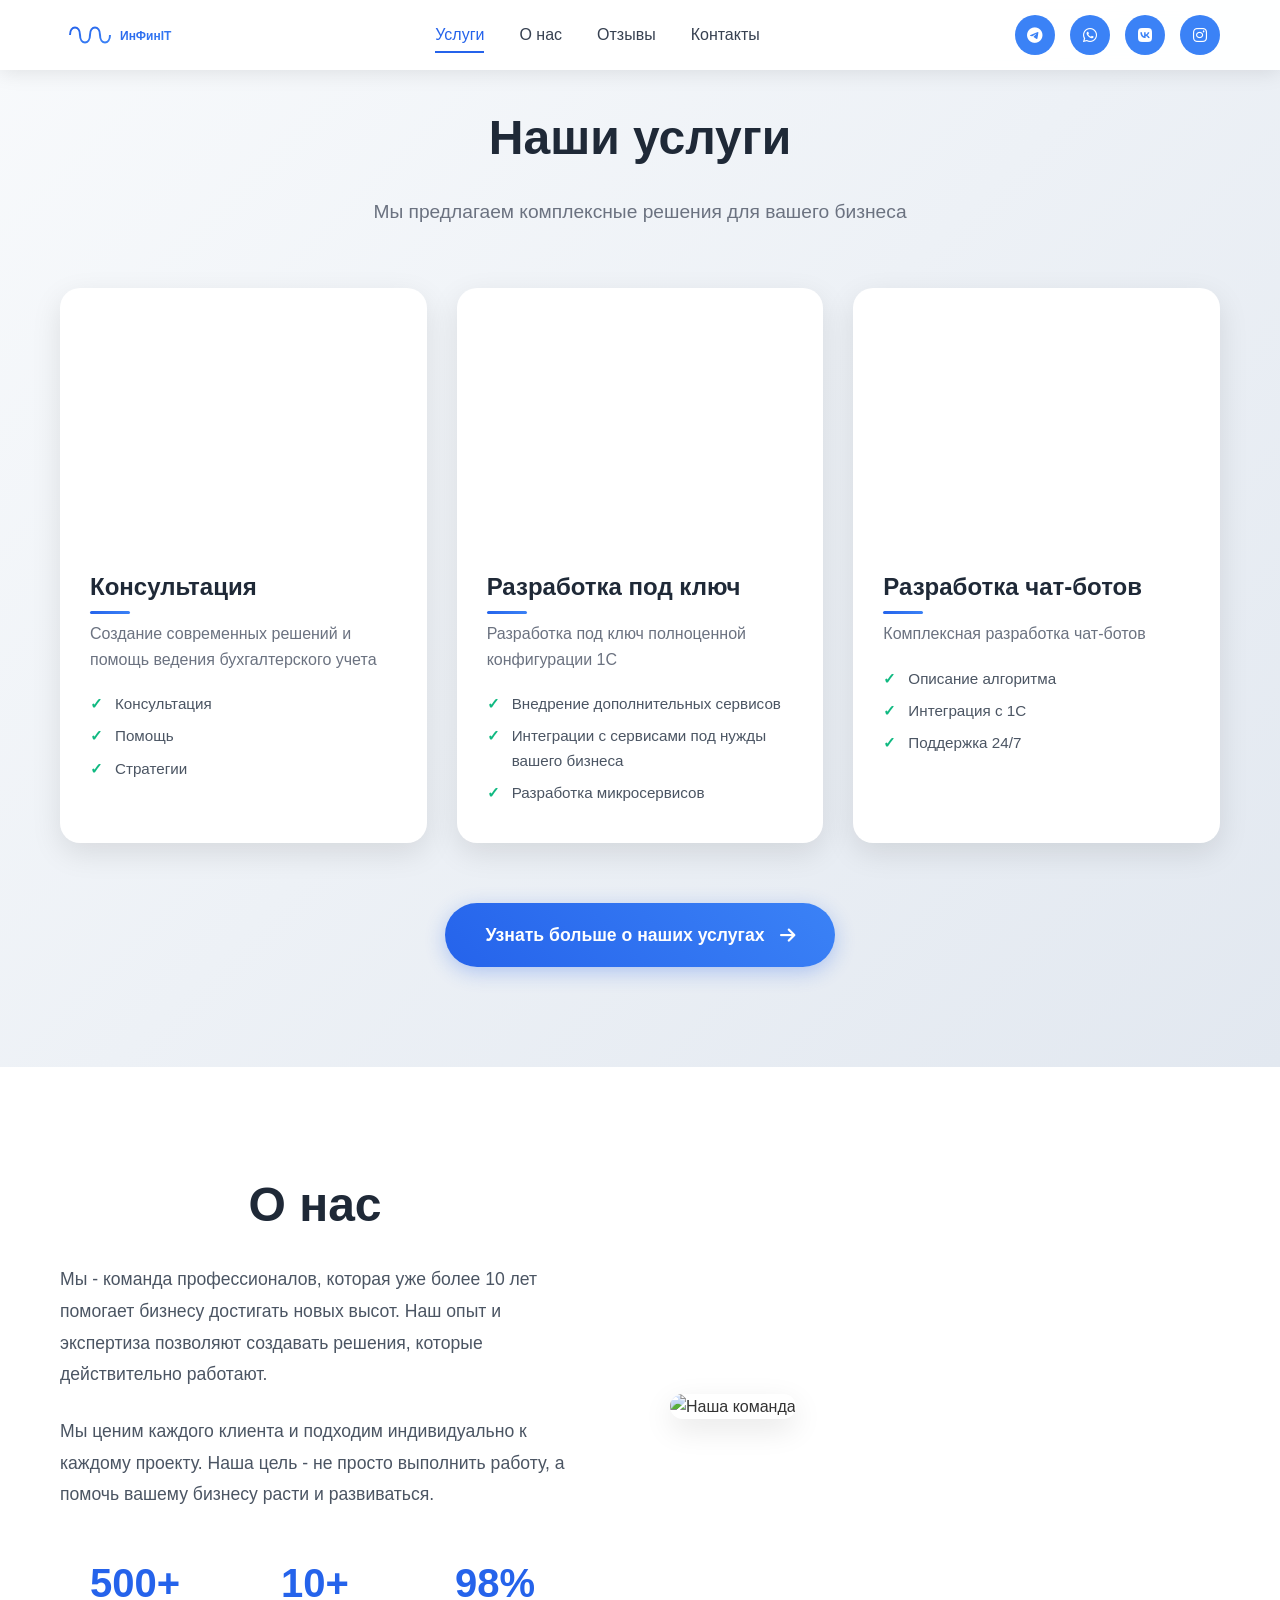
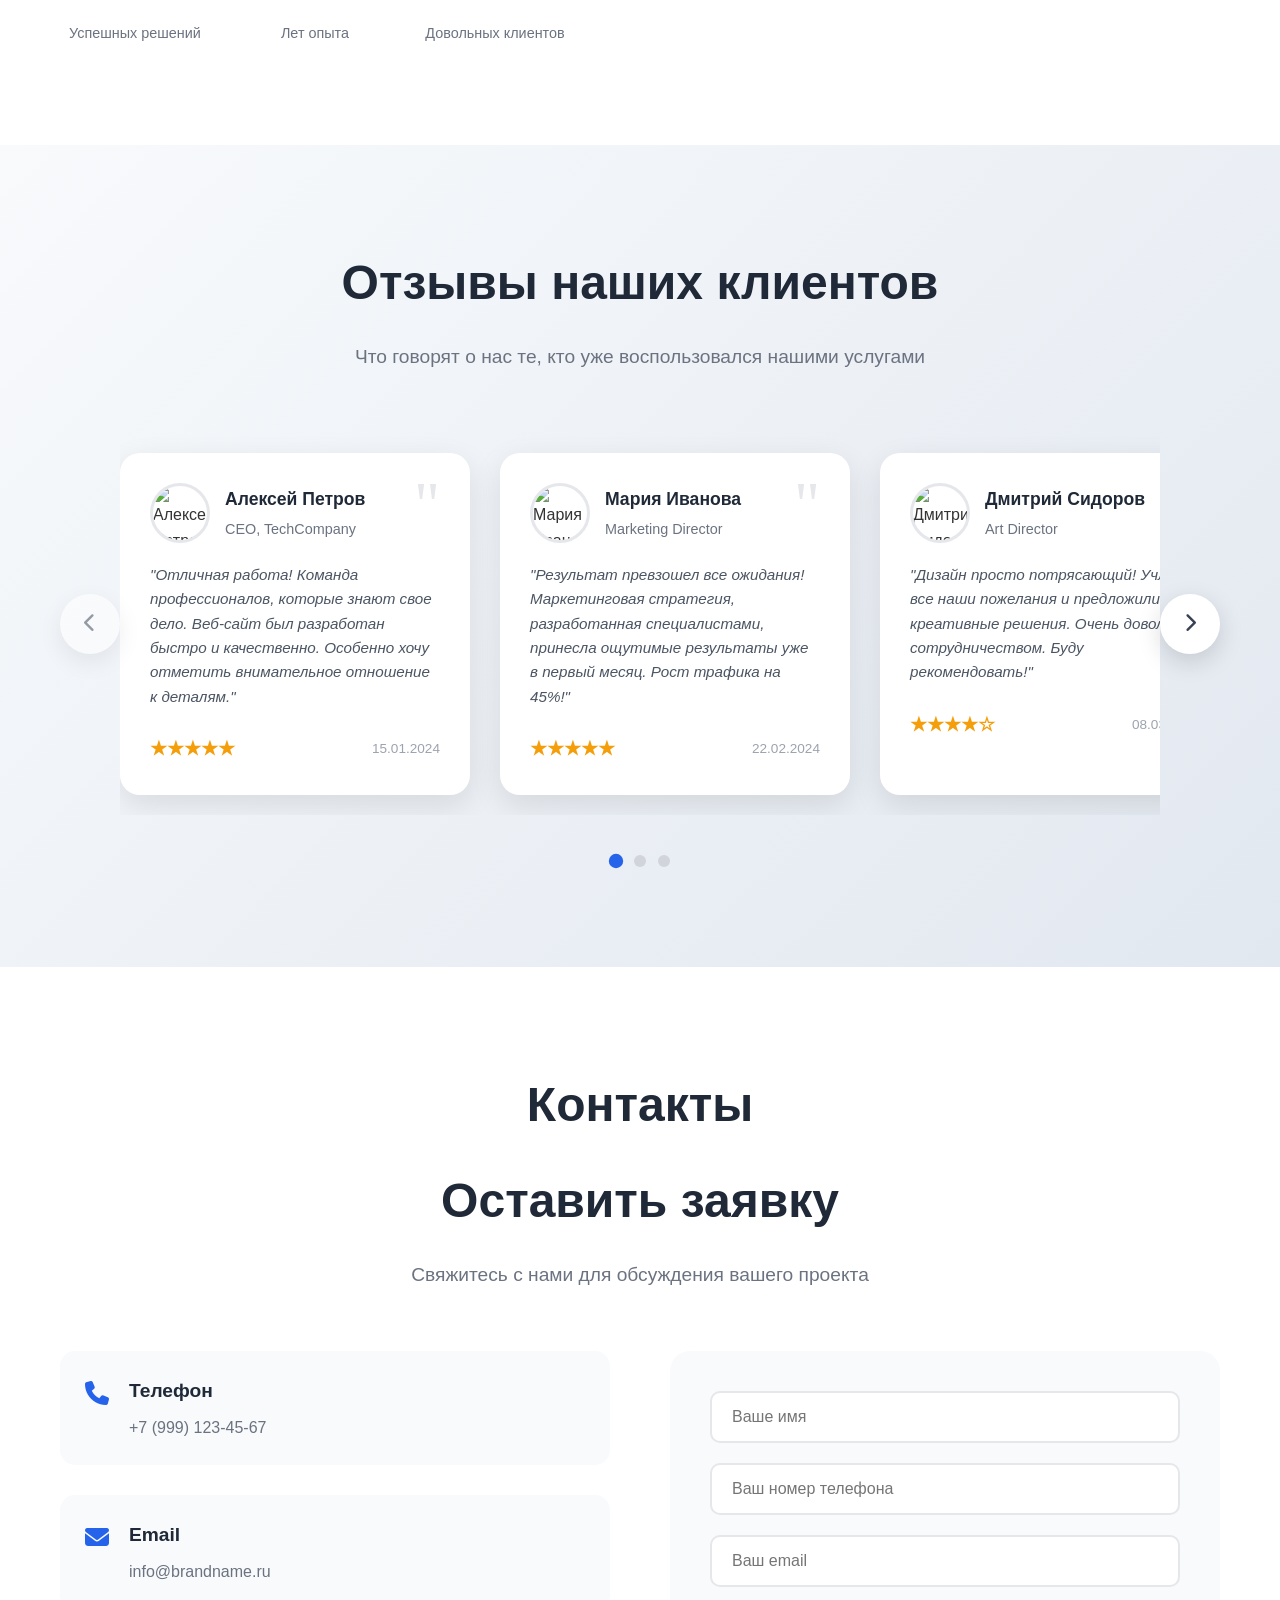
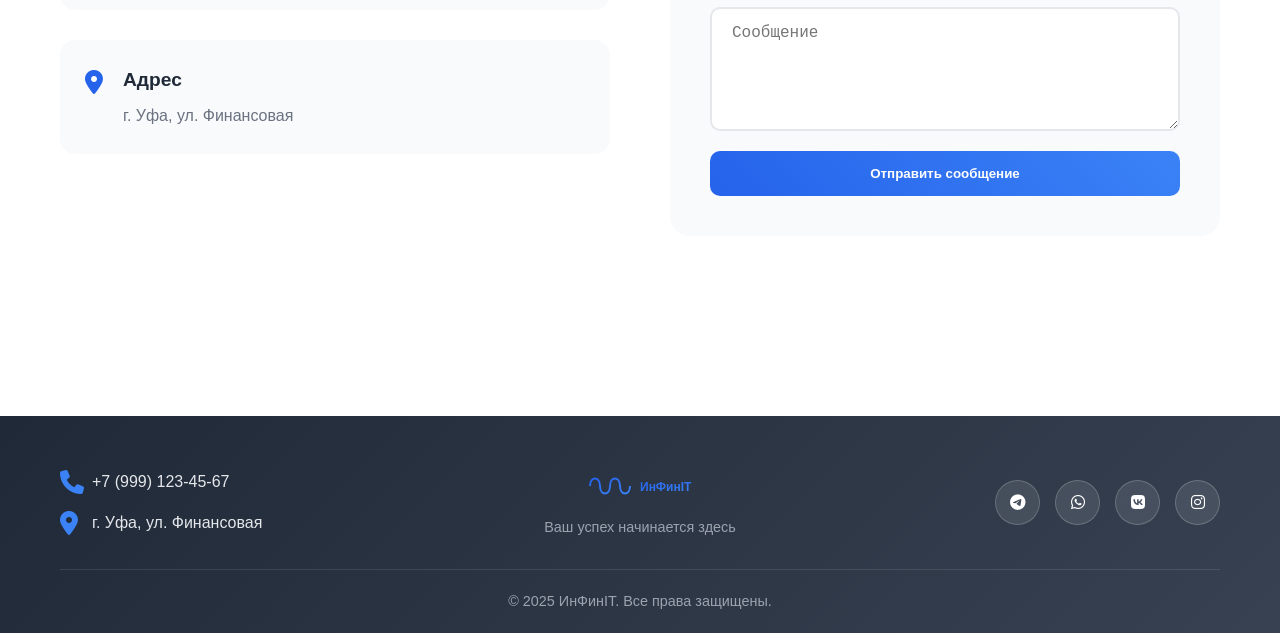
==== commit 2b765cd6: "Update index.html" ====
--- a/index.html
+++ b/index.html
@@ -5,6 +5,7 @@
     <meta charset="UTF-8">
     <meta name="viewport" content="width=device-width, initial-scale=1.0">
     <title>Modern Landing</title>
+    <title>ИнфинIT</title>
     <link rel="stylesheet" href="style/style.css">
     <link rel="stylesheet" href="https://cdnjs.cloudflare.com/ajax/libs/font-awesome/6.4.0/css/all.min.css">
 </head>
@@ -393,6 +394,7 @@
         <section id="contact" class="contact-section">
             <div class="container">
                 <h2 class="section-title">Контакты</h2>
+                <h2 class="section-title">Оставить заявку</h2>
                 <p class="section-subtitle">Свяжитесь с нами для обсуждения вашего проекта</p>
 
                 <div class="contact-content">
@@ -423,6 +425,7 @@
                     <div class="contact-form">
                         <form>
                             <input type="text" placeholder="Ваше имя" required>
+                            <input type="number" placeholder="Ваш номер телефона" required>
                             <input type="email" placeholder="Ваш email" required>
                             <textarea placeholder="Сообщение" rows="5" required></textarea>
                             <button type="submit">Отправить сообщение</button>
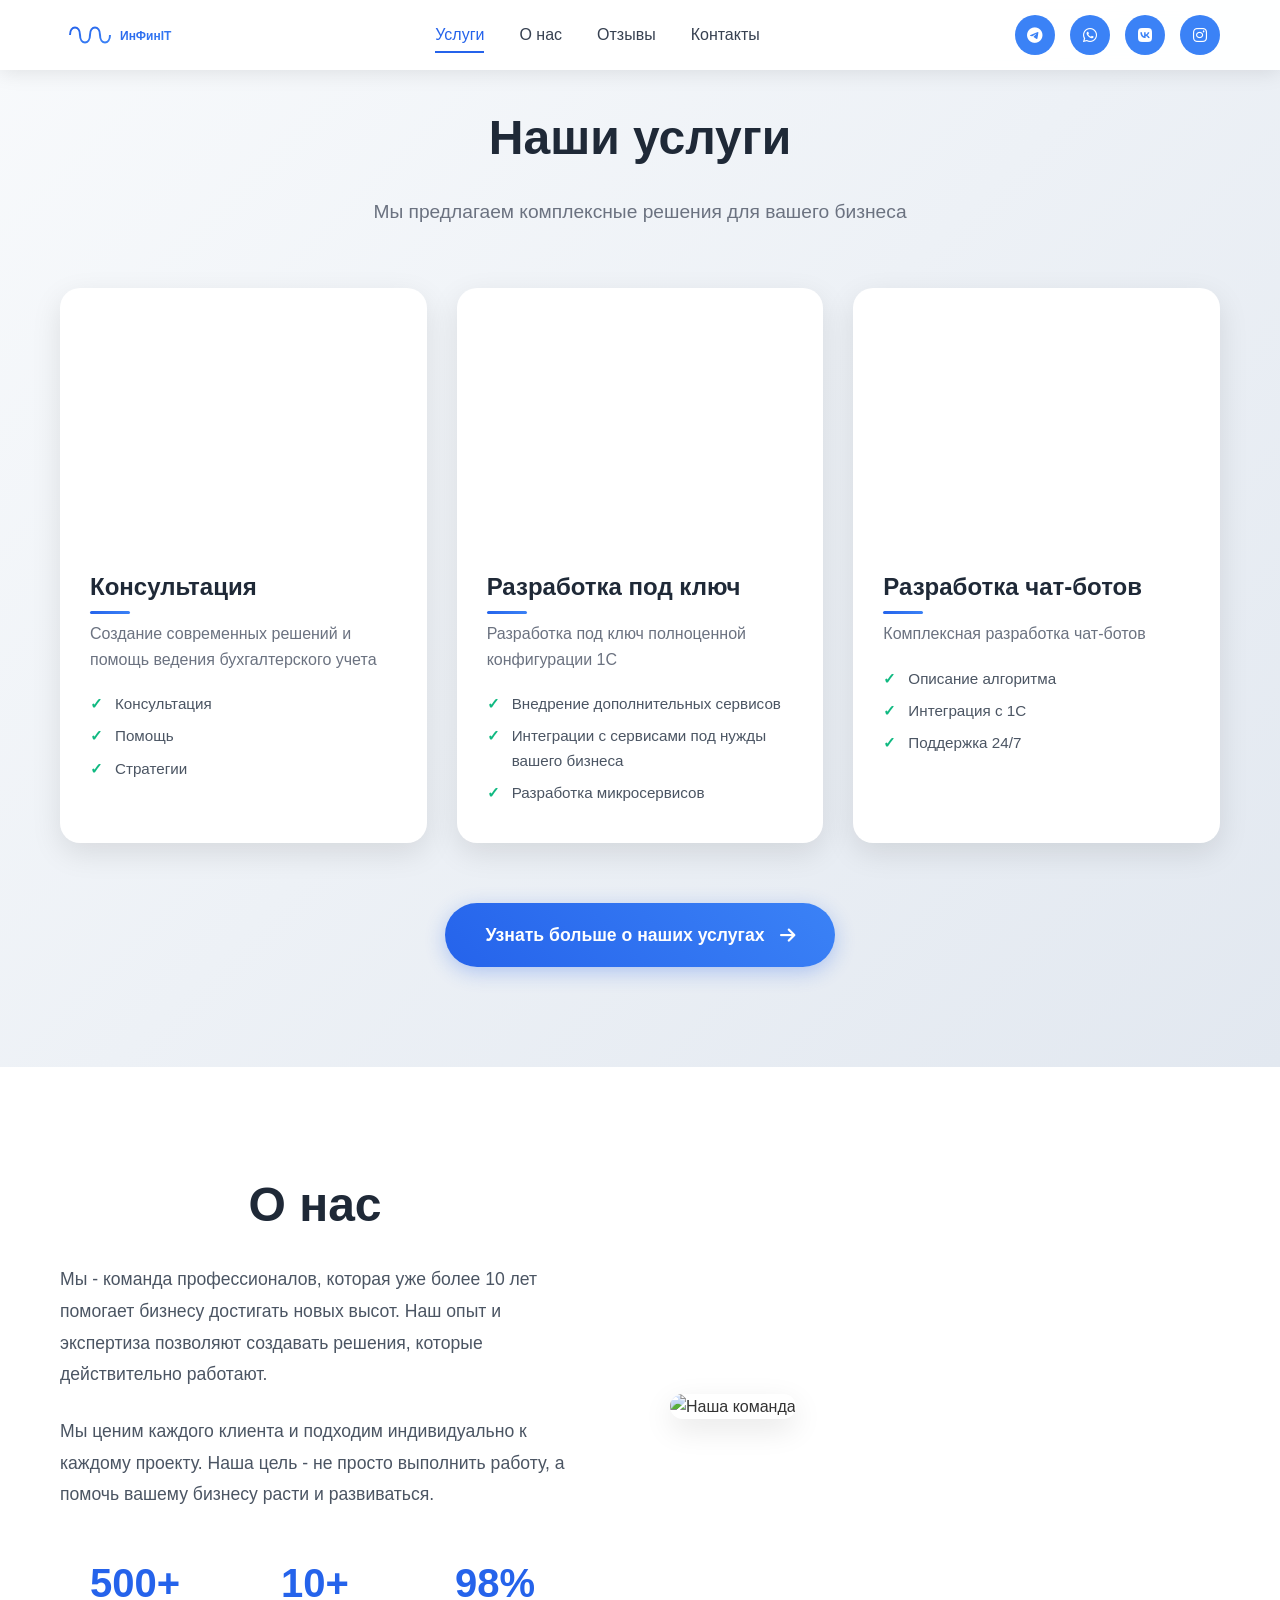
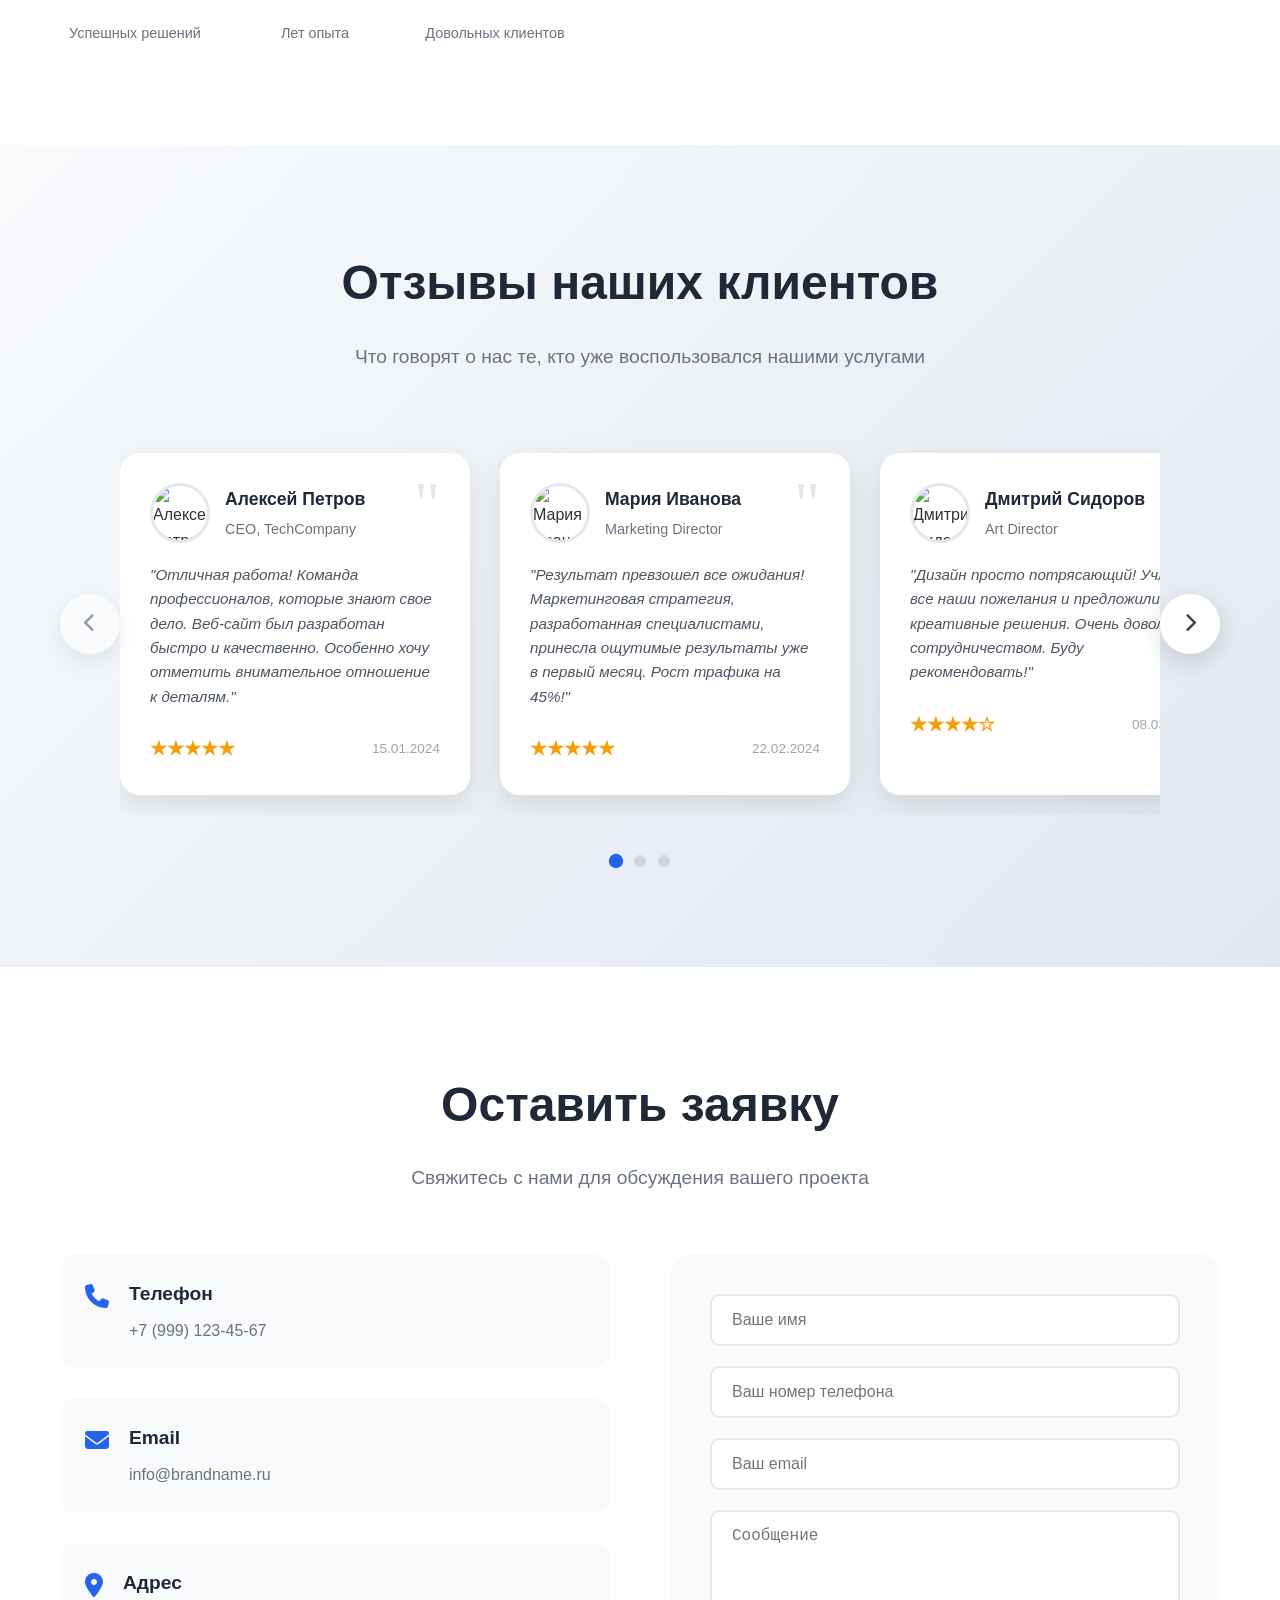
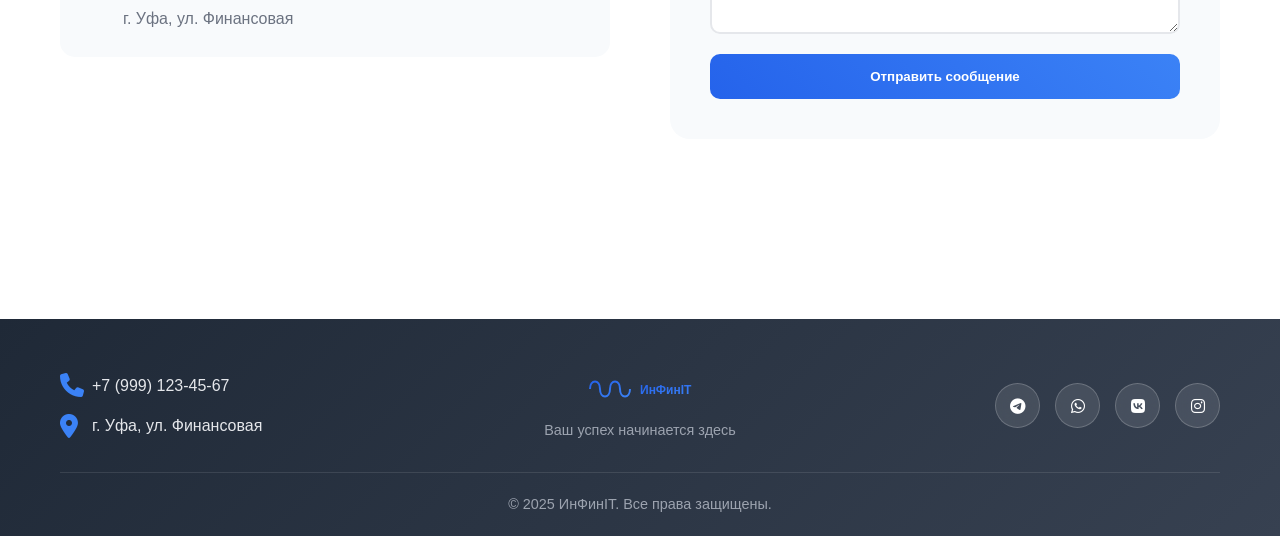
==== commit 57b66506: "Update index.html" ====
--- a/index.html
+++ b/index.html
@@ -4,7 +4,6 @@
 <head>
     <meta charset="UTF-8">
     <meta name="viewport" content="width=device-width, initial-scale=1.0">
-    <title>Modern Landing</title>
     <title>ИнфинIT</title>
     <link rel="stylesheet" href="style/style.css">
     <link rel="stylesheet" href="https://cdnjs.cloudflare.com/ajax/libs/font-awesome/6.4.0/css/all.min.css">
@@ -393,7 +392,6 @@
         <!-- Секция 4: Контакты -->
         <section id="contact" class="contact-section">
             <div class="container">
-                <h2 class="section-title">Контакты</h2>
                 <h2 class="section-title">Оставить заявку</h2>
                 <p class="section-subtitle">Свяжитесь с нами для обсуждения вашего проекта</p>
 
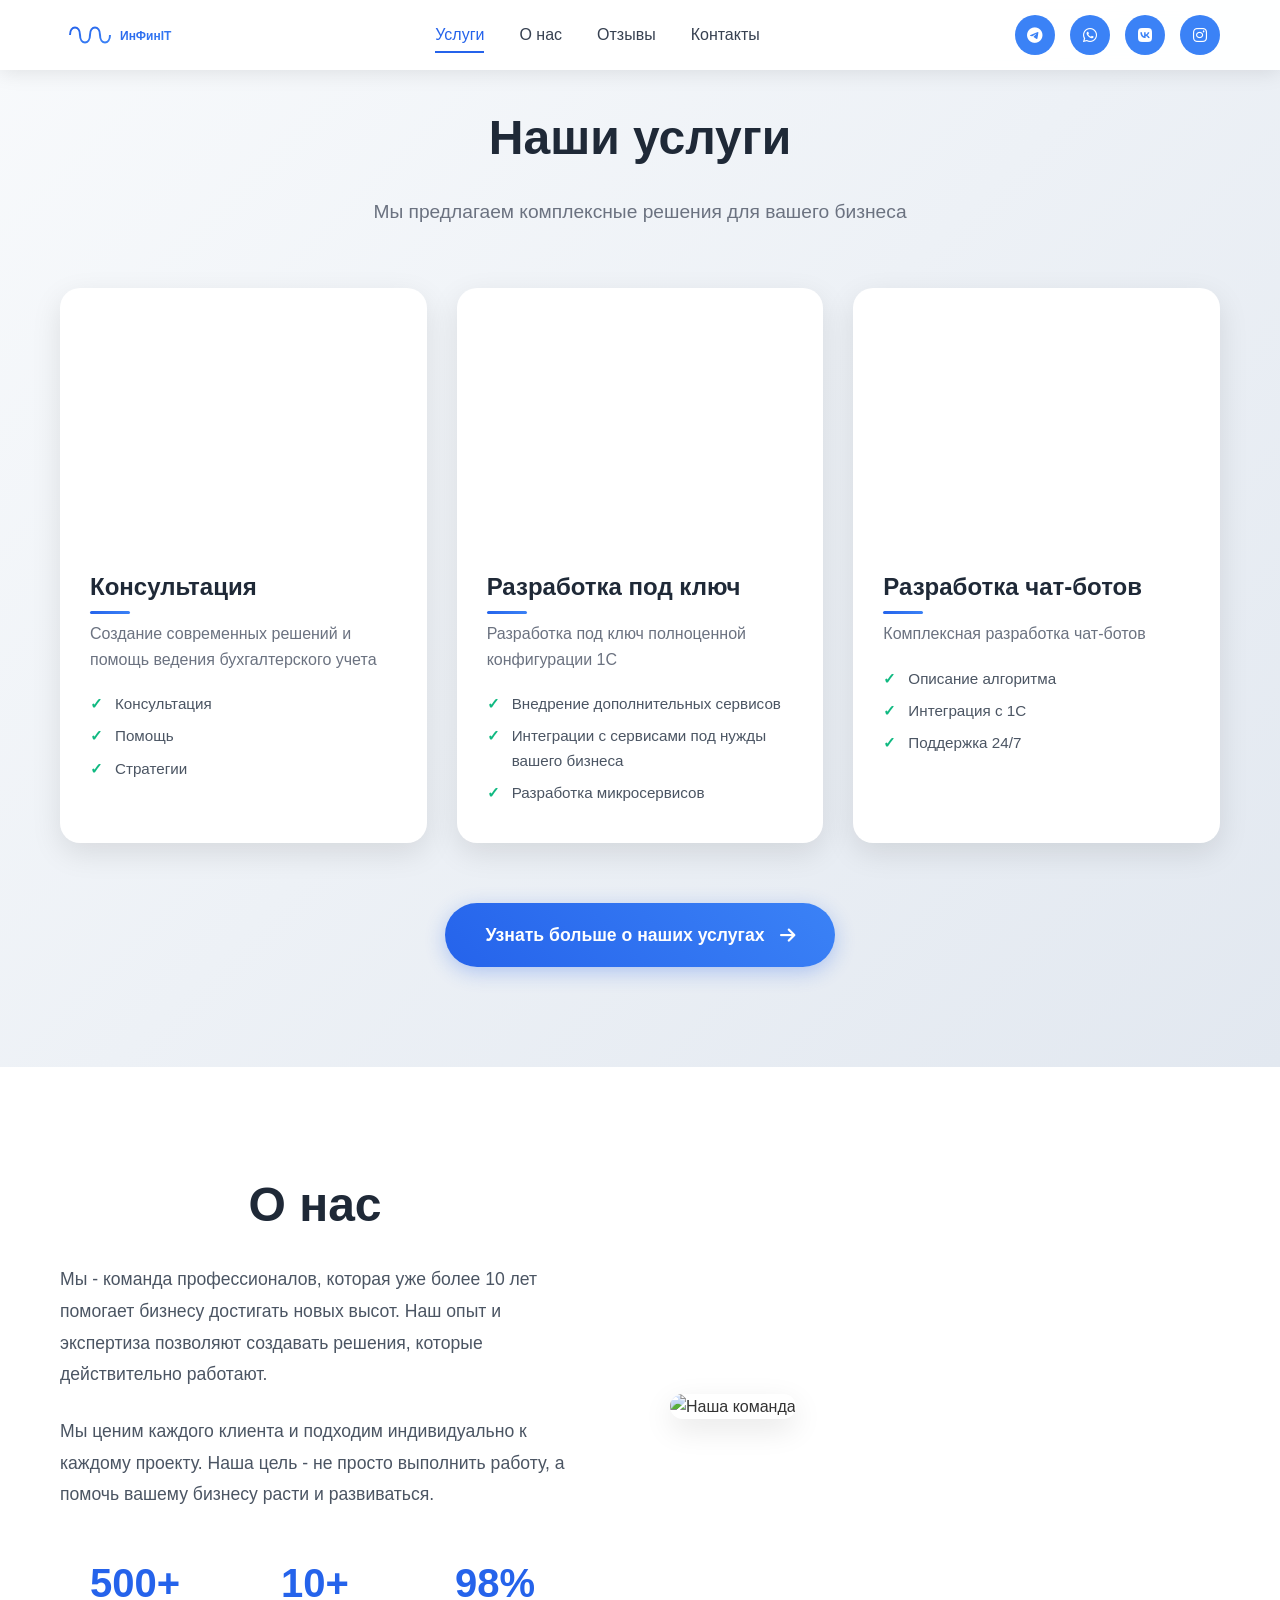
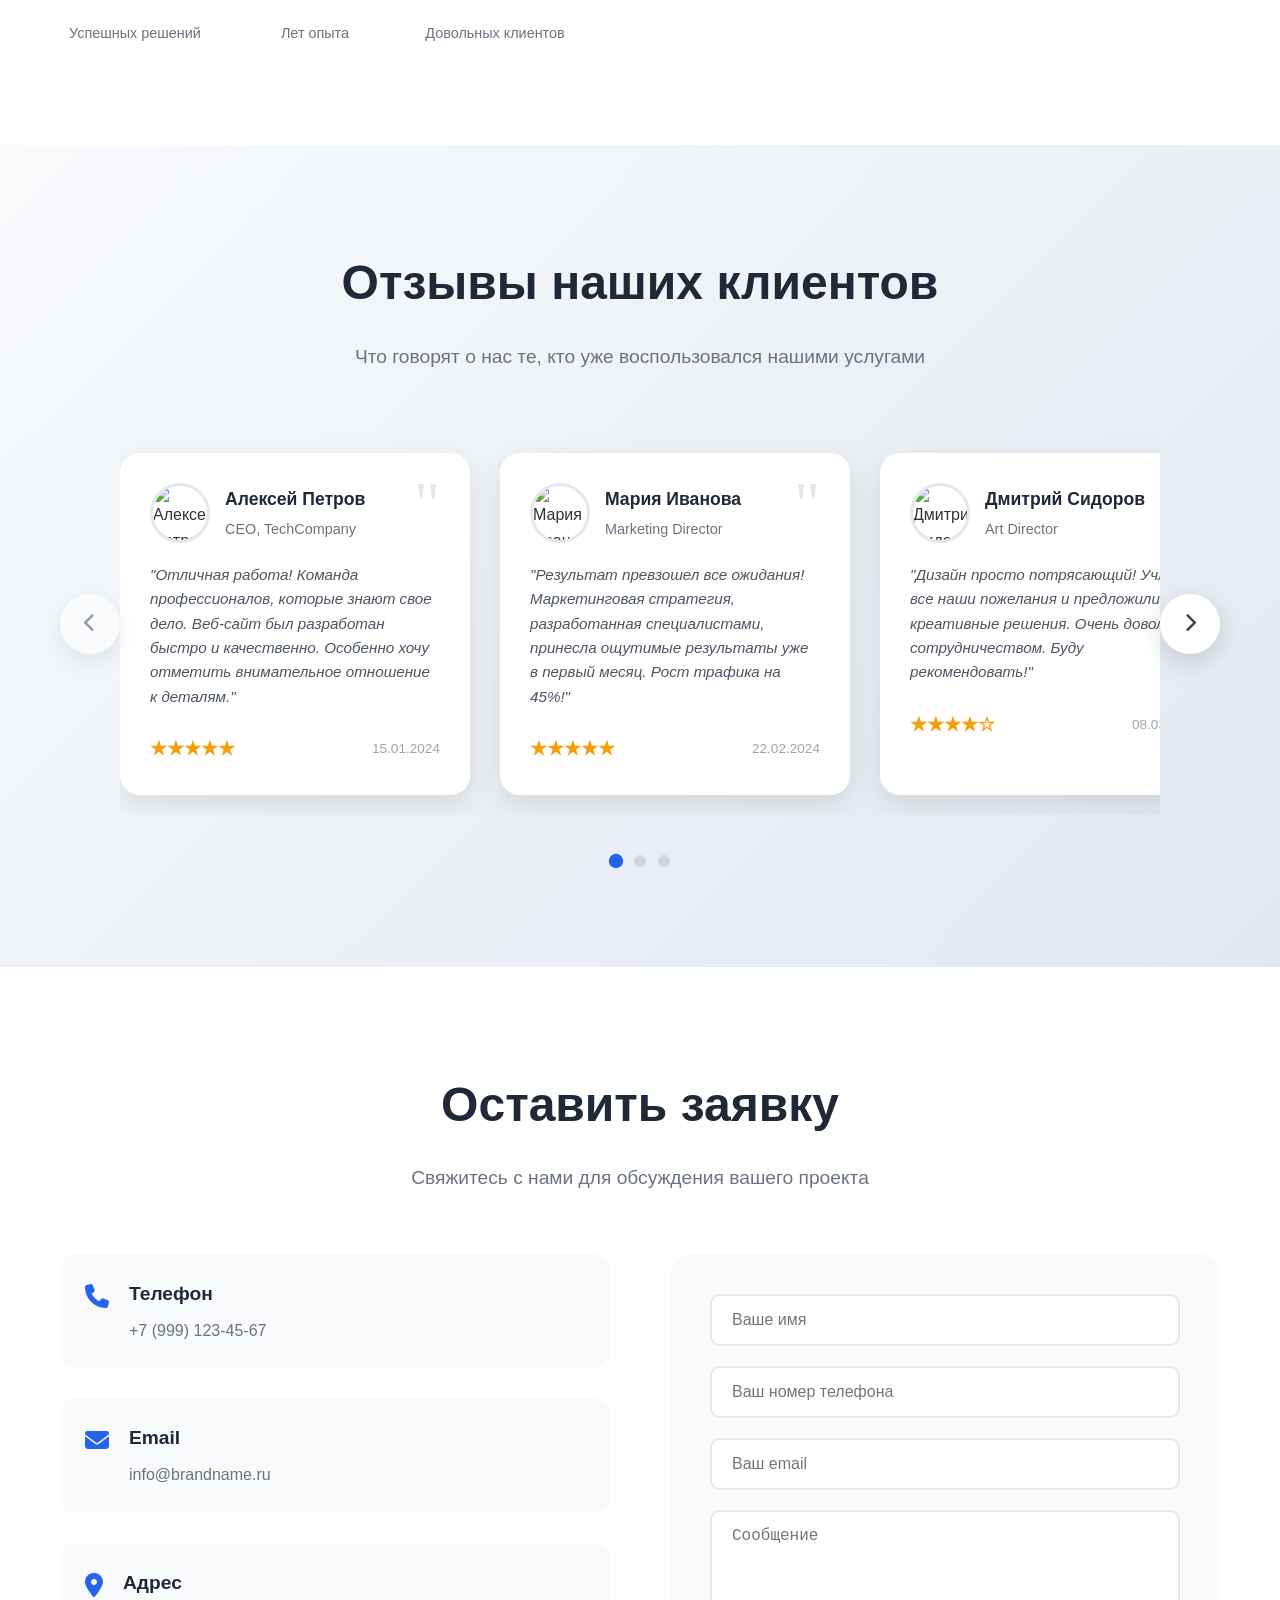
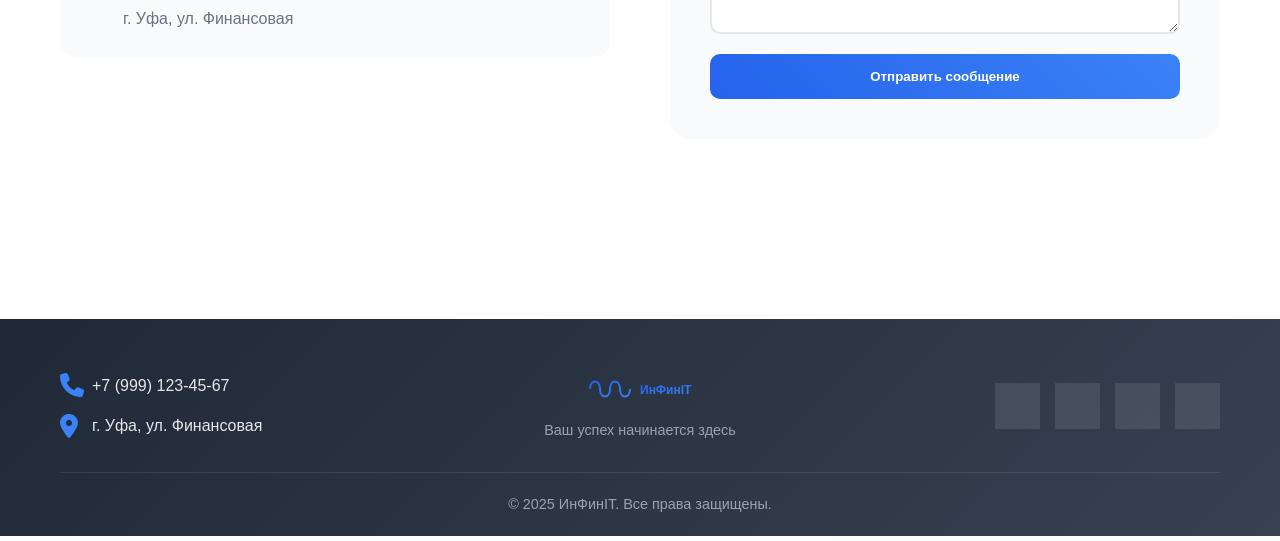
==== commit e1f84914: "Update index.html" ====
--- a/index.html
+++ b/index.html
@@ -423,7 +423,7 @@
                     <div class="contact-form">
                         <form>
                             <input type="text" placeholder="Ваше имя" required>
-                            <input type="number" placeholder="Ваш номер телефона" required>
+                            <input type="tel" placeholder="Ваш номер телефона" required>
                             <input type="email" placeholder="Ваш email" required>
                             <textarea placeholder="Сообщение" rows="5" required></textarea>
                             <button type="submit">Отправить сообщение</button>
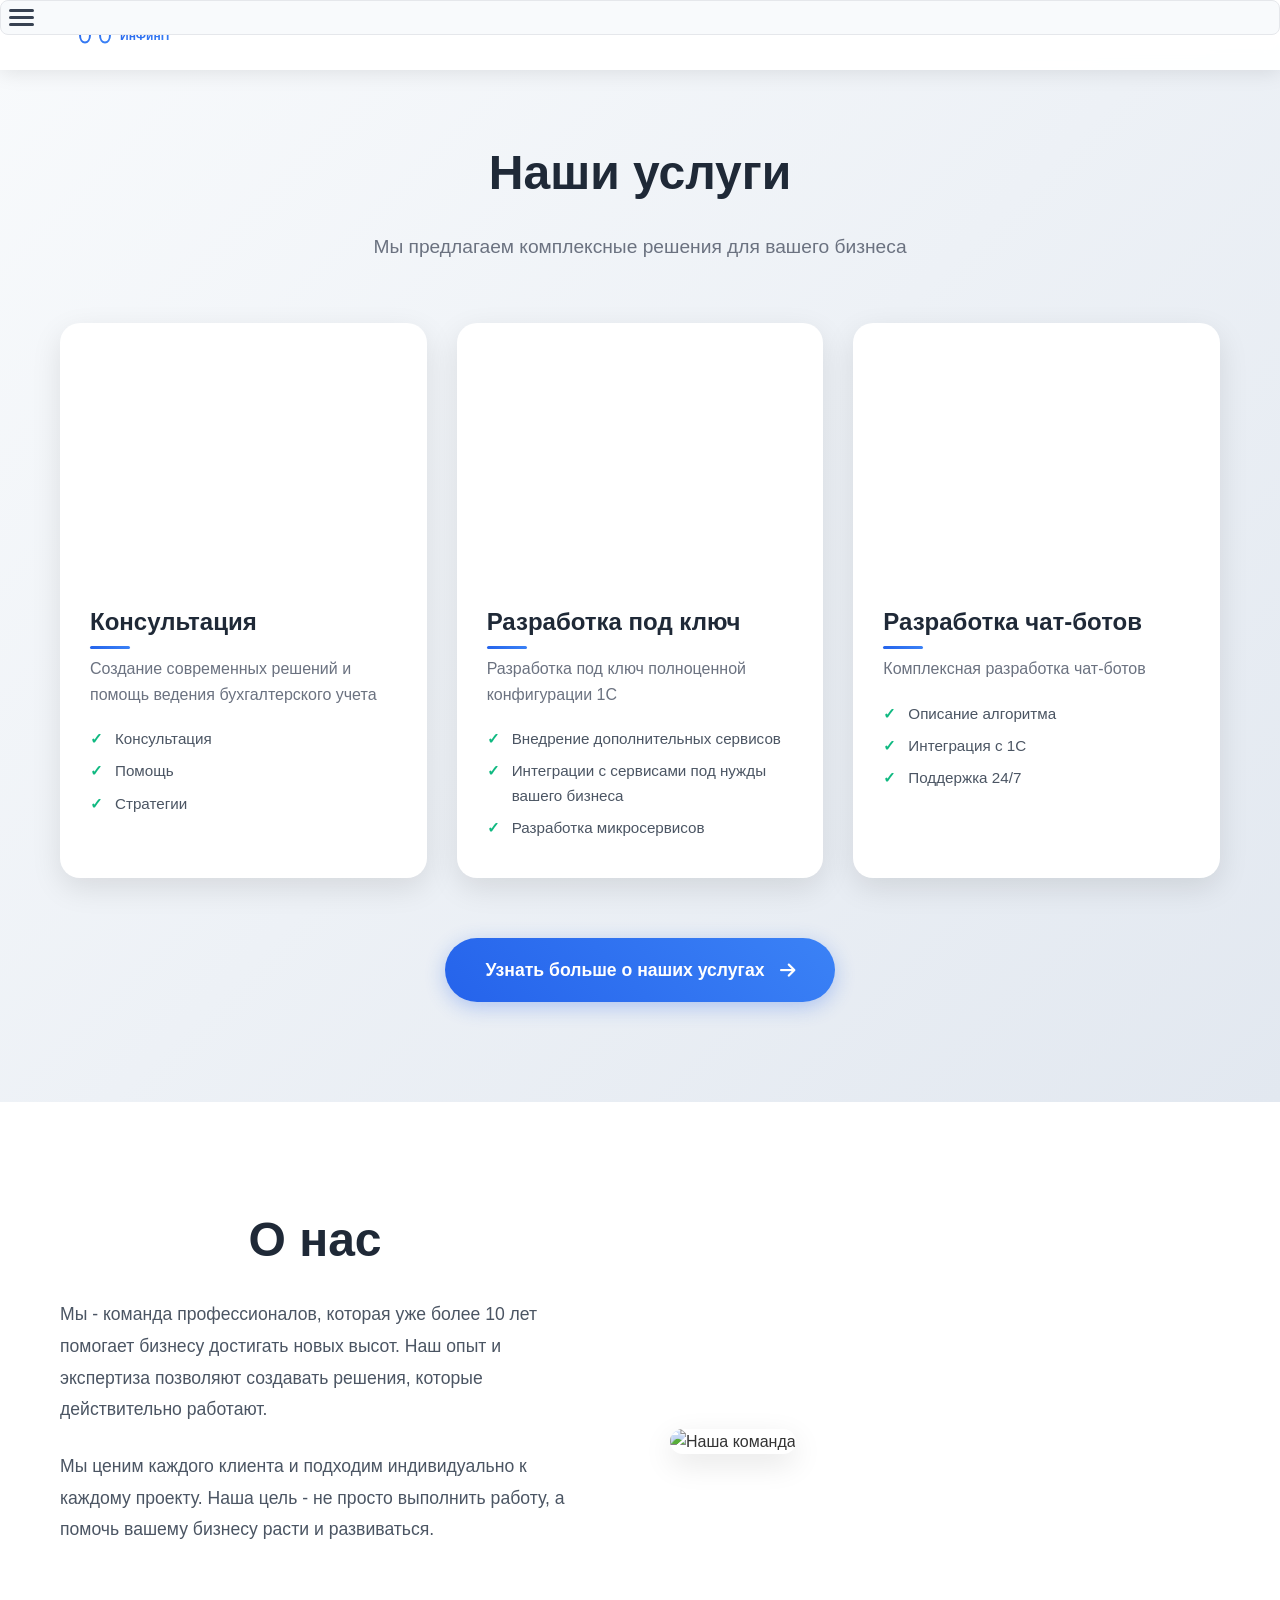
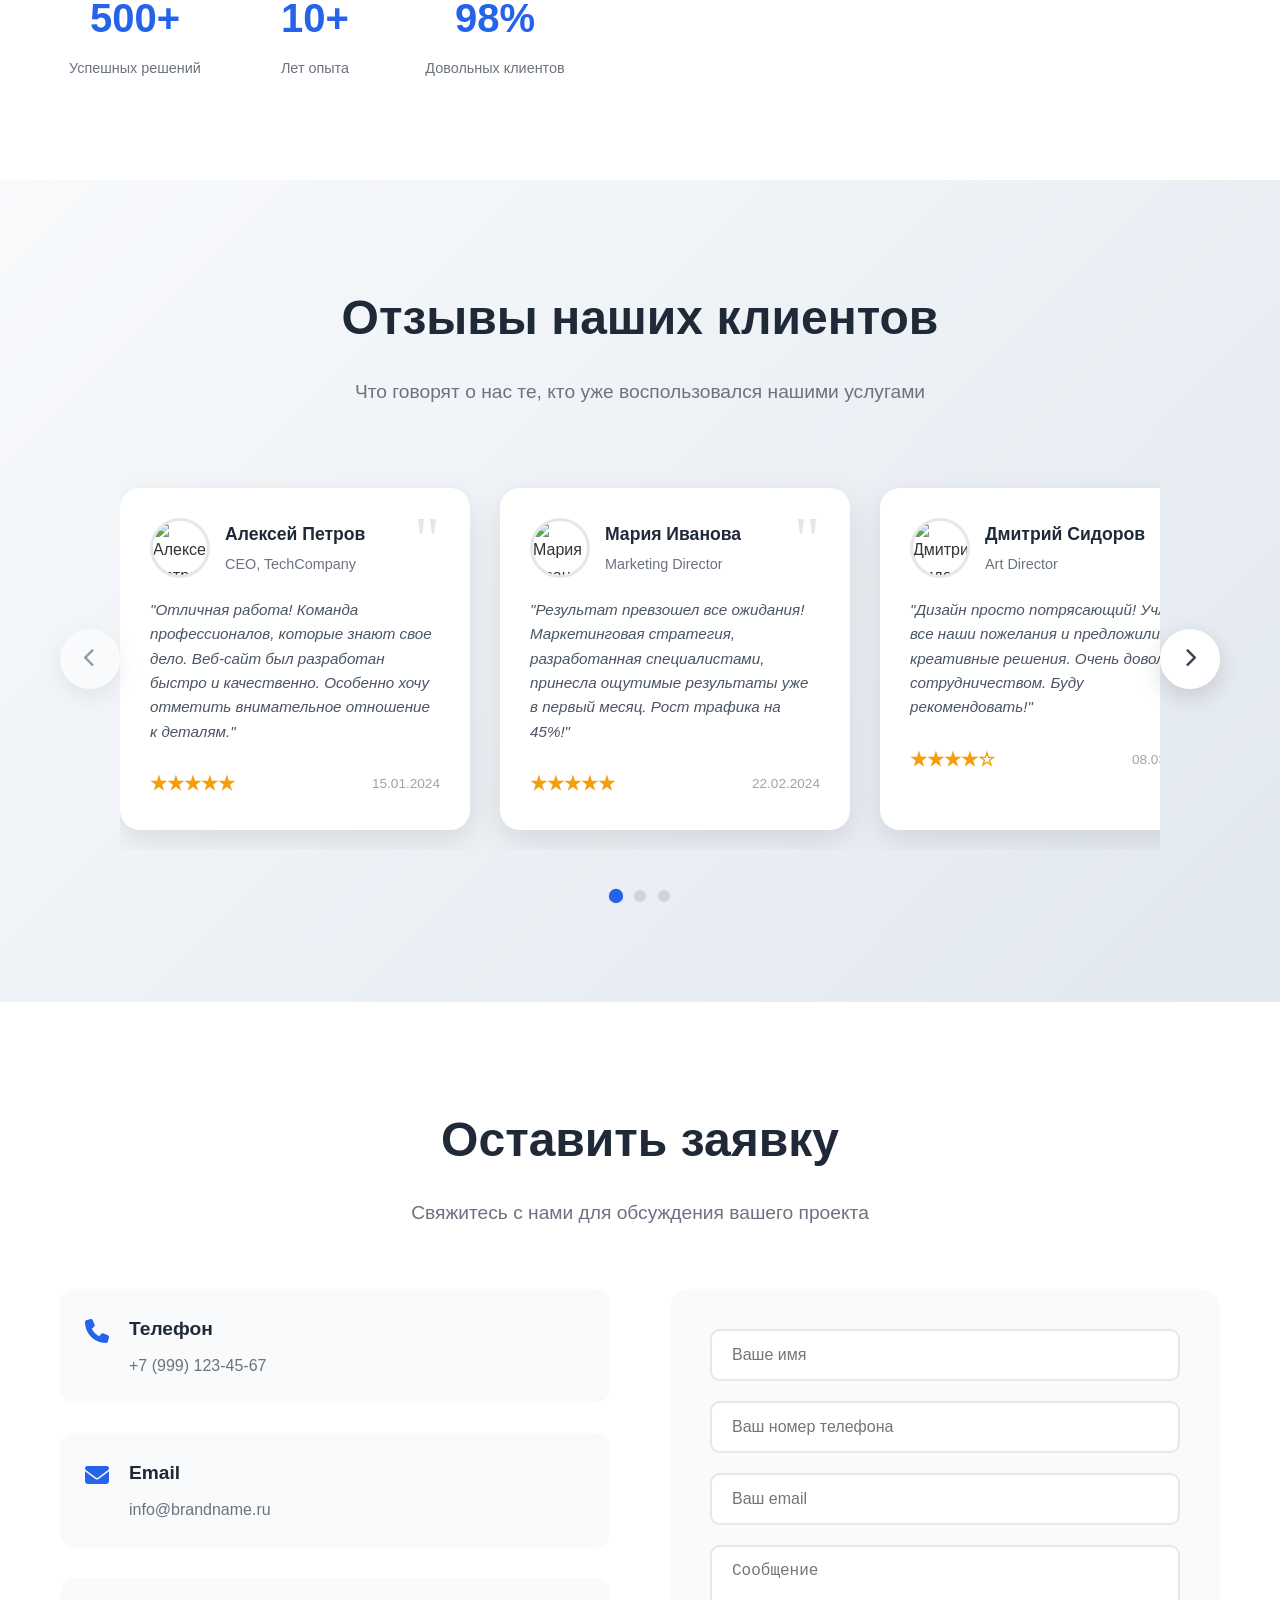
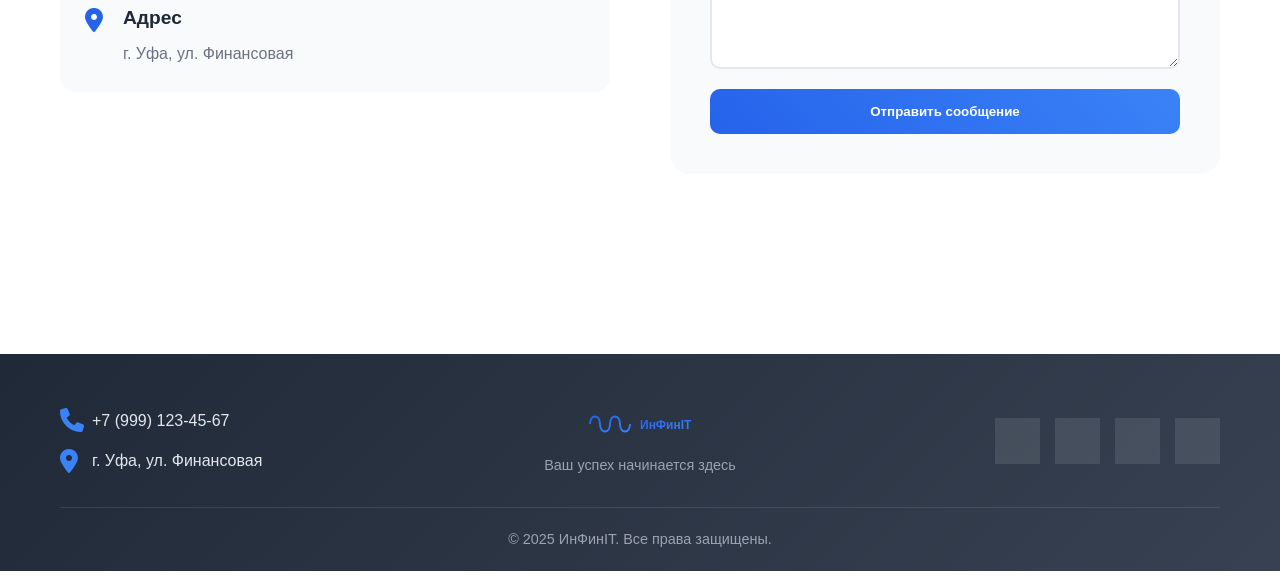
==== commit c51ded4d: "rel2" ====
--- a/index.html
+++ b/index.html
@@ -59,20 +59,25 @@
                     </a>
                 </div>
 
-                <!-- Мобильное меню (бургер) -->
-                <div class="mobile-menu">
-                    <div class="mobile-menu-toggle">
-                        <span></span>
-                        <span></span>
-                        <span></span>
-                    </div>
-
-                    <div class="mobile-menu-overlay"></div>
-
-                    <div class="mobile-menu-content">
-                        <div class="mobile-menu-header">
-                            <div class="mobile-logo">
-                                <svg width="100" height="30" viewBox="0 0 100 30" class="logo-svg">
+
+
+    </header>
+
+    <main>
+        <!-- Мобильное меню (бургер) -->
+        <div class="mobile-menu">
+            <div class="mobile-menu-toggle">
+                <span></span>
+                <span></span>
+                <span></span>
+            </div>
+
+            <div class="mobile-menu-overlay"></div>
+
+            <div class="mobile-menu-content">
+                <div class="mobile-menu-header">
+                    <div class="mobile-logo">
+                        <svg width="100" height="30" viewBox="0 0 100 30" class="logo-svg">
                     <defs>
                         <linearGradient id="mobileLogoGradient" x1="0%" y1="0%" x2="100%" y2="100%">
                             <stop offset="0%" stop-color="#2563eb"/>
@@ -91,65 +96,66 @@
                         BrandName
                     </text>
                 </svg>
-                            </div>
-                            <button class="mobile-menu-close">
+                    </div>
+                    <button class="mobile-menu-close">
                 <i class="fas fa-times"></i>
             </button>
-                        </div>
-
-                        <nav class="mobile-nav">
-                            <ul class="mobile-nav-menu">
-                                <li>
-                                    <a href="#services" class="mobile-nav-link">
-                                        <i class="fas fa-laptop-code"></i> Наши услуги
-                                    </a>
-                                </li>
-                                <li>
-                                    <a href="#about" class="mobile-nav-link">
-                                        <i class="fas fa-info-circle"></i> О нас
-                                    </a>
-                                </li>
-                                <li>
-                                    <a href="#contact" class="mobile-nav-link">
-                                        <i class="fas fa-envelope"></i> Контакты
-                                    </a>
-                                </li>
-                            </ul>
-                        </nav>
-
-                        <div class="mobile-social">
-                            <p class="mobile-social-title">Мы в соцсетях:</p>
-                            <div class="mobile-social-links">
-                                <a href="#" class="mobile-social-link" aria-label="Telegram">
-                                    <i class="fab fa-telegram"></i>
-                                </a>
-                                <a href="#" class="mobile-social-link" aria-label="WhatsApp">
-                                    <i class="fab fa-whatsapp"></i>
-                                </a>
-                                <a href="#" class="mobile-social-link" aria-label="VKontakte">
-                                    <i class="fab fa-vk"></i>
-                                </a>
-                                <a href="#" class="mobile-social-link" aria-label="Instagram">
-                                    <i class="fab fa-instagram"></i>
-                                </a>
-                            </div>
-                        </div>
-
-                        <div class="mobile-contacts">
-                            <div class="mobile-contact-item">
-                                <i class="fas fa-phone"></i>
-                                <span>+7 (999) 123-45-67</span>
-                            </div>
-                            <div class="mobile-contact-item">
-                                <i class="fas fa-map-marker-alt"></i>
-                                <span>г. Москва, ул. Тверская, д. 25</span>
-                            </div>
-                        </div>
-                    </div>
-                </div>
-    </header>
-
-    <main>
+                </div>
+
+                <nav class="mobile-nav">
+                    <ul class="mobile-nav-menu">
+                        <li>
+                            <a href="#services" class="mobile-nav-link">
+                                <i class="fas fa-laptop-code"></i>
+                                <span>Наши услуги</span>
+                            </a>
+                        </li>
+                        <li>
+                            <a href="#about" class="mobile-nav-link">
+                                <i class="fas fa-info-circle"></i>
+                                <span>О нас</span>
+                            </a>
+                        </li>
+                        <li>
+                            <a href="#contact" class="mobile-nav-link">
+                                <i class="fas fa-envelope"></i>
+                                <span>Контакты</span>
+                            </a>
+                        </li>
+                    </ul>
+                </nav>
+
+                <div class="mobile-social">
+                    <p class="mobile-social-title">Мы в соцсетях:</p>
+                    <div class="mobile-social-links">
+                        <a href="#" class="mobile-social-link" aria-label="Telegram">
+                            <i class="fab fa-telegram"></i>
+                        </a>
+                        <a href="#" class="mobile-social-link" aria-label="WhatsApp">
+                            <i class="fab fa-whatsapp"></i>
+                        </a>
+                        <a href="#" class="mobile-social-link" aria-label="VKontakte">
+                            <i class="fab fa-vk"></i>
+                        </a>
+                        <a href="#" class="mobile-social-link" aria-label="Instagram">
+                            <i class="fab fa-instagram"></i>
+                        </a>
+                    </div>
+                </div>
+
+                <div class="mobile-contacts">
+                    <div class="mobile-contact-item">
+                        <i class="fas fa-phone"></i>
+                        <span>+7 (999) 123-45-67</span>
+                    </div>
+                    <div class="mobile-contact-item">
+                        <i class="fas fa-map-marker-alt"></i>
+                        <span>г. Москва, ул. Тверская, д. 25</span>
+                    </div>
+                </div>
+            </div>
+        </div>
+
         <!-- Секция 1: Прайс услуг -->
         <section id="services" class="services-section">
             <div class="container">
--- a/style/style.css
+++ b/style/style.css
@@ -179,9 +179,15 @@
 
 /* Мобильное меню */
 
+
+/* Мобильное меню - скрыто по умолчанию */
+
 .mobile-menu {
     display: none;
 }
+
+
+/* Бургер-иконка */
 
 .mobile-menu-toggle {
     display: none;
@@ -191,6 +197,9 @@
     padding: 8px;
     z-index: 1002;
     position: relative;
+    background: #f8fafc;
+    border-radius: 8px;
+    border: 1px solid #e5e7eb;
 }
 
 .mobile-menu-toggle span {
@@ -204,6 +213,7 @@
 
 .mobile-menu-toggle.active span:nth-child(1) {
     transform: rotate(45deg) translate(6px, 6px);
+    background: #2563eb;
 }
 
 .mobile-menu-toggle.active span:nth-child(2) {
@@ -212,7 +222,11 @@
 
 .mobile-menu-toggle.active span:nth-child(3) {
     transform: rotate(-45deg) translate(6px, -6px);
-}
+    background: #2563eb;
+}
+
+
+/* Оверлей */
 
 .mobile-menu-overlay {
     position: fixed;
@@ -220,18 +234,21 @@
     left: 0;
     width: 100%;
     height: 100%;
-    background: rgba(0, 0, 0, 0.5);
-    backdrop-filter: blur(5px);
+    background: rgba(0, 0, 0, 0.7);
+    backdrop-filter: blur(8px);
     z-index: 999;
     opacity: 0;
     visibility: hidden;
-    transition: all 0.3s ease;
+    transition: all 0.4s ease;
 }
 
 .mobile-menu-overlay.active {
     opacity: 1;
     visibility: visible;
 }
+
+
+/* Контент меню */
 
 .mobile-menu-content {
     position: fixed;
@@ -239,40 +256,50 @@
     right: -100%;
     width: 320px;
     height: 100%;
-    background: white;
+    background: linear-gradient(135deg, #ffffff 0%, #f8fafc 100%);
     z-index: 1000;
     padding: 20px;
     overflow-y: auto;
-    transition: right 0.4s ease;
-    box-shadow: -5px 0 25px rgba(0, 0, 0, 0.1);
+    transition: right 0.4s cubic-bezier(0.4, 0, 0.2, 1);
+    box-shadow: -5px 0 30px rgba(0, 0, 0, 0.15);
 }
 
 .mobile-menu-content.active {
     right: 0;
 }
 
+
+/* Шапка меню */
+
 .mobile-menu-header {
     display: flex;
     justify-content: space-between;
     align-items: center;
-    padding-bottom: 20px;
-    border-bottom: 1px solid #e5e7eb;
+    padding-bottom: 25px;
+    border-bottom: 2px solid #e5e7eb;
     margin-bottom: 30px;
 }
 
 .mobile-menu-close {
-    background: none;
+    background: #f3f4f6;
     border: none;
-    font-size: 1.5rem;
+    border-radius: 50%;
+    width: 40px;
+    height: 40px;
+    font-size: 1.2rem;
     color: #374151;
     cursor: pointer;
-    padding: 5px;
-    transition: color 0.3s ease;
+    transition: all 0.3s ease;
 }
 
 .mobile-menu-close:hover {
-    color: #ef4444;
-}
+    background: #ef4444;
+    color: white;
+    transform: rotate(90deg);
+}
+
+
+/* Навигация */
 
 .mobile-nav-menu {
     list-style: none;
@@ -281,90 +308,119 @@
 }
 
 .mobile-nav-menu li {
-    margin-bottom: 15px;
+    margin-bottom: 12px;
 }
 
 .mobile-nav-link {
     display: flex;
     align-items: center;
     gap: 15px;
-    padding: 15px 20px;
+    padding: 16px 20px;
     text-decoration: none;
     color: #374151;
     font-weight: 500;
     border-radius: 12px;
     transition: all 0.3s ease;
-    background: #f8fafc;
+    background: #ffffff;
+    border: 1px solid #e5e7eb;
+    box-shadow: 0 2px 10px rgba(0, 0, 0, 0.05);
 }
 
 .mobile-nav-link:hover {
     background: #2563eb;
     color: white;
-    transform: translateX(5px);
+    transform: translateX(8px);
+    box-shadow: 0 4px 15px rgba(37, 99, 235, 0.3);
+    border-color: #2563eb;
 }
 
 .mobile-nav-link i {
     width: 20px;
     text-align: center;
     font-size: 1.2rem;
-}
+    transition: transform 0.3s ease;
+}
+
+.mobile-nav-link:hover i {
+    transform: scale(1.2);
+}
+
+
+/* Социальные сети */
 
 .mobile-social {
     margin-bottom: 30px;
+    padding: 20px;
+    background: #f8fafc;
+    border-radius: 16px;
+    border: 1px solid #e5e7eb;
 }
 
 .mobile-social-title {
-    font-size: 0.9rem;
+    font-size: 0.95rem;
     color: #6b7280;
     margin-bottom: 15px;
-    font-weight: 500;
+    font-weight: 600;
+    text-align: center;
 }
 
 .mobile-social-links {
     display: flex;
-    gap: 12px;
+    justify-content: center;
+    gap: 15px;
 }
 
 .mobile-social-link {
     display: flex;
     align-items: center;
     justify-content: center;
-    width: 45px;
-    height: 45px;
-    background: #f3f4f6;
+    width: 50px;
+    height: 50px;
+    background: white;
     border-radius: 12px;
     color: #374151;
     text-decoration: none;
     transition: all 0.3s ease;
+    border: 1px solid #e5e7eb;
+    box-shadow: 0 2px 8px rgba(0, 0, 0, 0.1);
 }
 
 .mobile-social-link:hover {
     background: #2563eb;
     color: white;
-    transform: translateY(-2px);
-}
+    transform: translateY(-3px);
+    box-shadow: 0 6px 20px rgba(37, 99, 235, 0.4);
+}
+
+
+/* Контакты */
 
 .mobile-contacts {
-    border-top: 1px solid #e5e7eb;
-    padding-top: 20px;
+    border-top: 2px solid #e5e7eb;
+    padding-top: 25px;
 }
 
 .mobile-contact-item {
     display: flex;
     align-items: center;
-    gap: 12px;
-    margin-bottom: 15px;
+    gap: 15px;
+    margin-bottom: 18px;
     color: #374151;
-    font-size: 0.9rem;
+    font-size: 0.95rem;
+    padding: 12px 15px;
+    background: #f8fafc;
+    border-radius: 10px;
+    border: 1px solid #e5e7eb;
 }
 
 .mobile-contact-item i {
     color: #2563eb;
     width: 20px;
-}
-
-
-/* Анимации для мобильного меню */
+    font-size: 1.1rem;
+}
+
+
+/* Анимации */
 
 @keyframes slideInRight {
     from {
@@ -377,9 +433,18 @@
     }
 }
 
+@keyframes fadeIn {
+    from {
+        opacity: 0;
+    }
+    to {
+        opacity: 1;
+    }
+}
+
 .mobile-nav-link {
     opacity: 0;
-    animation: slideInRight 0.4s ease forwards;
+    animation: slideInRight 0.5s ease forwards;
 }
 
 .mobile-nav-link:nth-child(1) {
@@ -396,7 +461,7 @@
 
 .mobile-social-link {
     opacity: 0;
-    animation: slideInRight 0.4s ease forwards;
+    animation: fadeIn 0.5s ease forwards;
 }
 
 .mobile-social-link:nth-child(1) {
@@ -417,7 +482,7 @@
 
 .mobile-contact-item {
     opacity: 0;
-    animation: slideInRight 0.4s ease forwards;
+    animation: slideInRight 0.5s ease forwards;
 }
 
 .mobile-contact-item:nth-child(1) {
@@ -429,15 +494,16 @@
 }
 
 
-/* Адаптивность */
-
-@media (max-width: 768px) {
+/* Адаптивность - появляется на 1280px и меньше */
+
+@media (max-width: 1280px) {
     .mobile-menu {
         display: block;
     }
     .mobile-menu-toggle {
         display: flex;
     }
+    /* Скрываем обычную навигацию и соцсети */
     .navigation,
     .social-media {
         display: none;
@@ -447,18 +513,87 @@
     }
 }
 
+
+/* Адаптация под мобильные устройства */
+
+@media (max-width: 768px) {
+    .mobile-menu-content {
+        width: 100%;
+        right: -100%;
+    }
+    .mobile-menu-content.active {
+        right: 0;
+    }
+    .mobile-nav-link {
+        padding: 18px 20px;
+        font-size: 1.1rem;
+    }
+    .mobile-social-links {
+        gap: 12px;
+    }
+    .mobile-social-link {
+        width: 55px;
+        height: 55px;
+    }
+    .mobile-contact-item {
+        font-size: 1rem;
+        padding: 15px;
+    }
+}
+
 @media (max-width: 480px) {
     .mobile-menu-content {
-        width: 280px;
         padding: 15px;
+    }
+    .mobile-menu-header {
+        padding-bottom: 20px;
+        margin-bottom: 25px;
+    }
+    .mobile-nav-link {
+        padding: 16px 18px;
+        font-size: 1rem;
+    }
+    .mobile-social {
+        padding: 15px;
+        margin-bottom: 25px;
+    }
+    .mobile-social-link {
+        width: 50px;
+        height: 50px;
+    }
+    .mobile-contact-item {
+        font-size: 0.9rem;
+        padding: 12px;
+    }
+    .mobile-menu-close {
+        width: 35px;
+        height: 35px;
+        font-size: 1.1rem;
+    }
+}
+
+
+/* Портретная ориентация на мобильных */
+
+@media (max-width: 768px) and (orientation: portrait) {
+    .mobile-menu-content {
+        padding-bottom: 30px;
+    }
+}
+
+
+/* Ландшафтная ориентация на мобильных */
+
+@media (max-width: 900px) and (orientation: landscape) {
+    .mobile-menu-content {
+        overflow-y: auto;
+        padding-bottom: 20px;
+    }
+    .mobile-nav-menu li {
+        margin-bottom: 8px;
     }
     .mobile-nav-link {
         padding: 12px 15px;
-        font-size: 0.9rem;
-    }
-    .mobile-social-link {
-        width: 40px;
-        height: 40px;
     }
 }
 
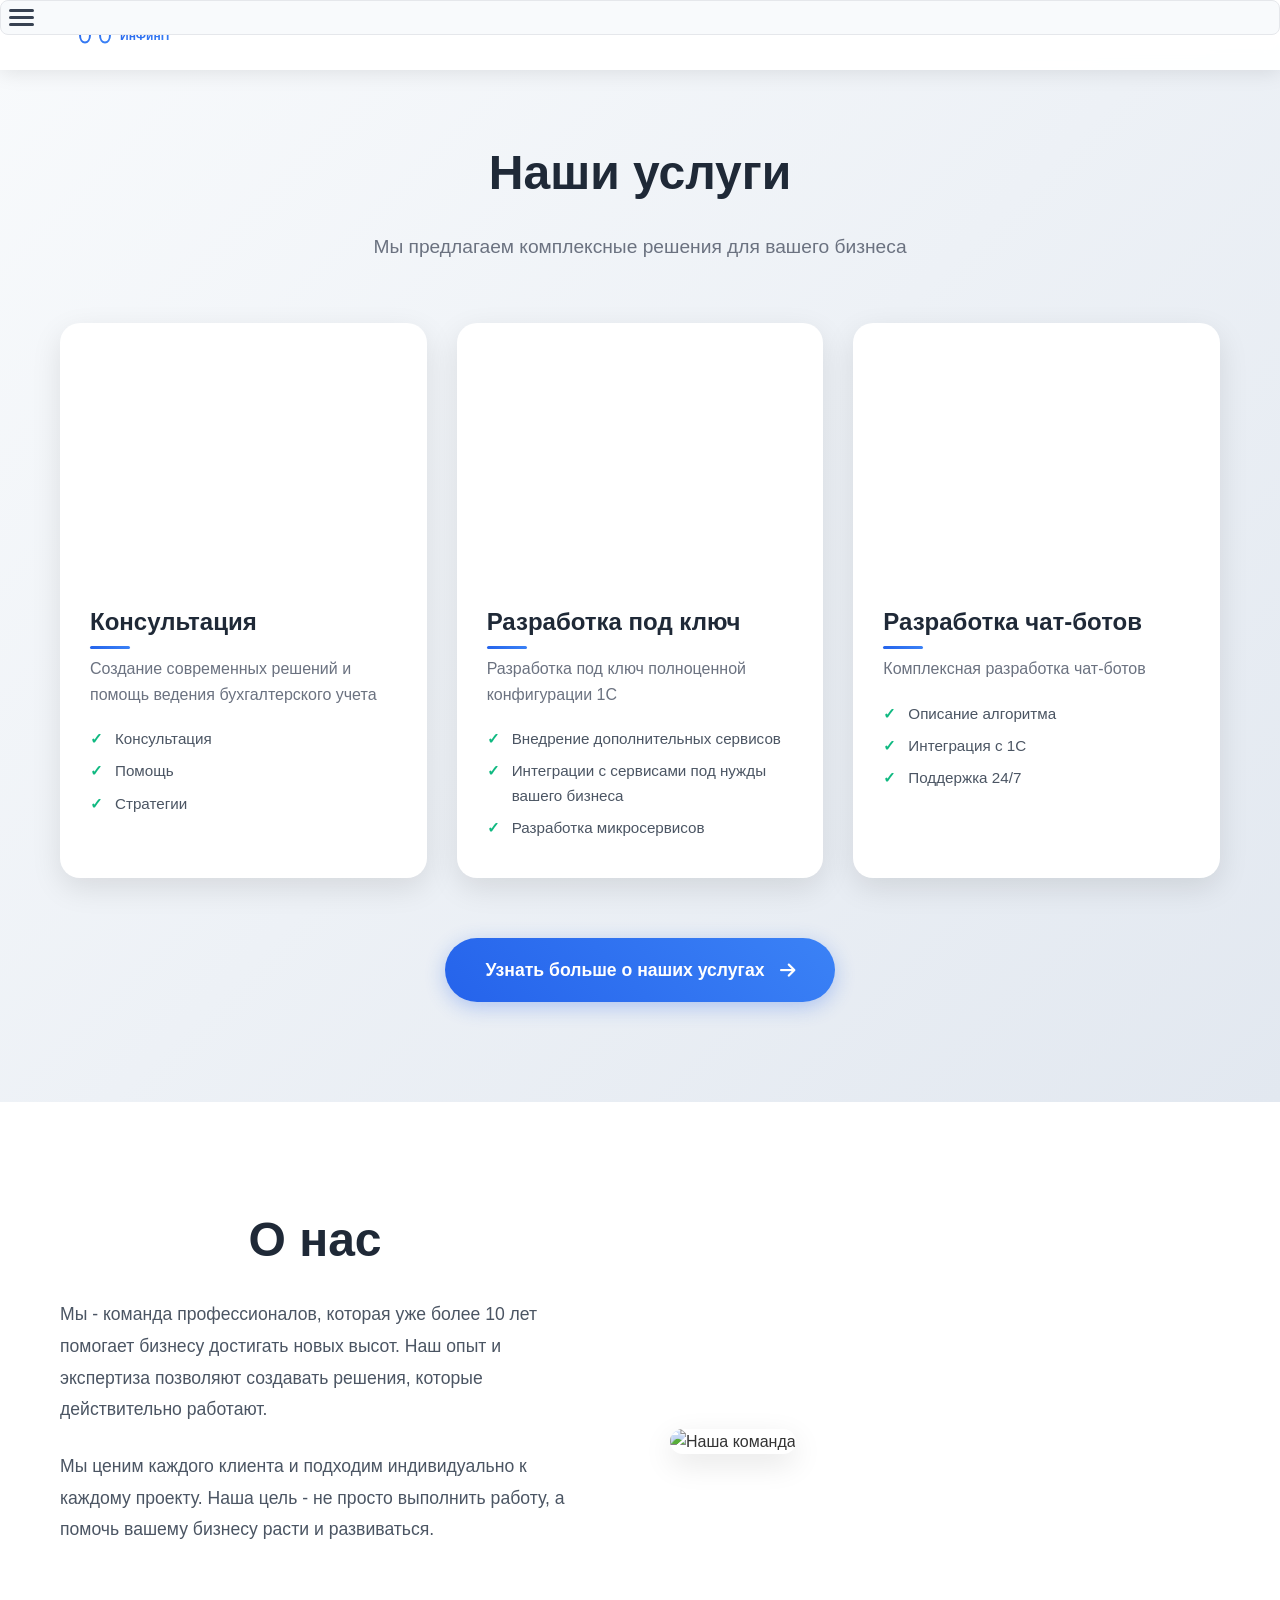
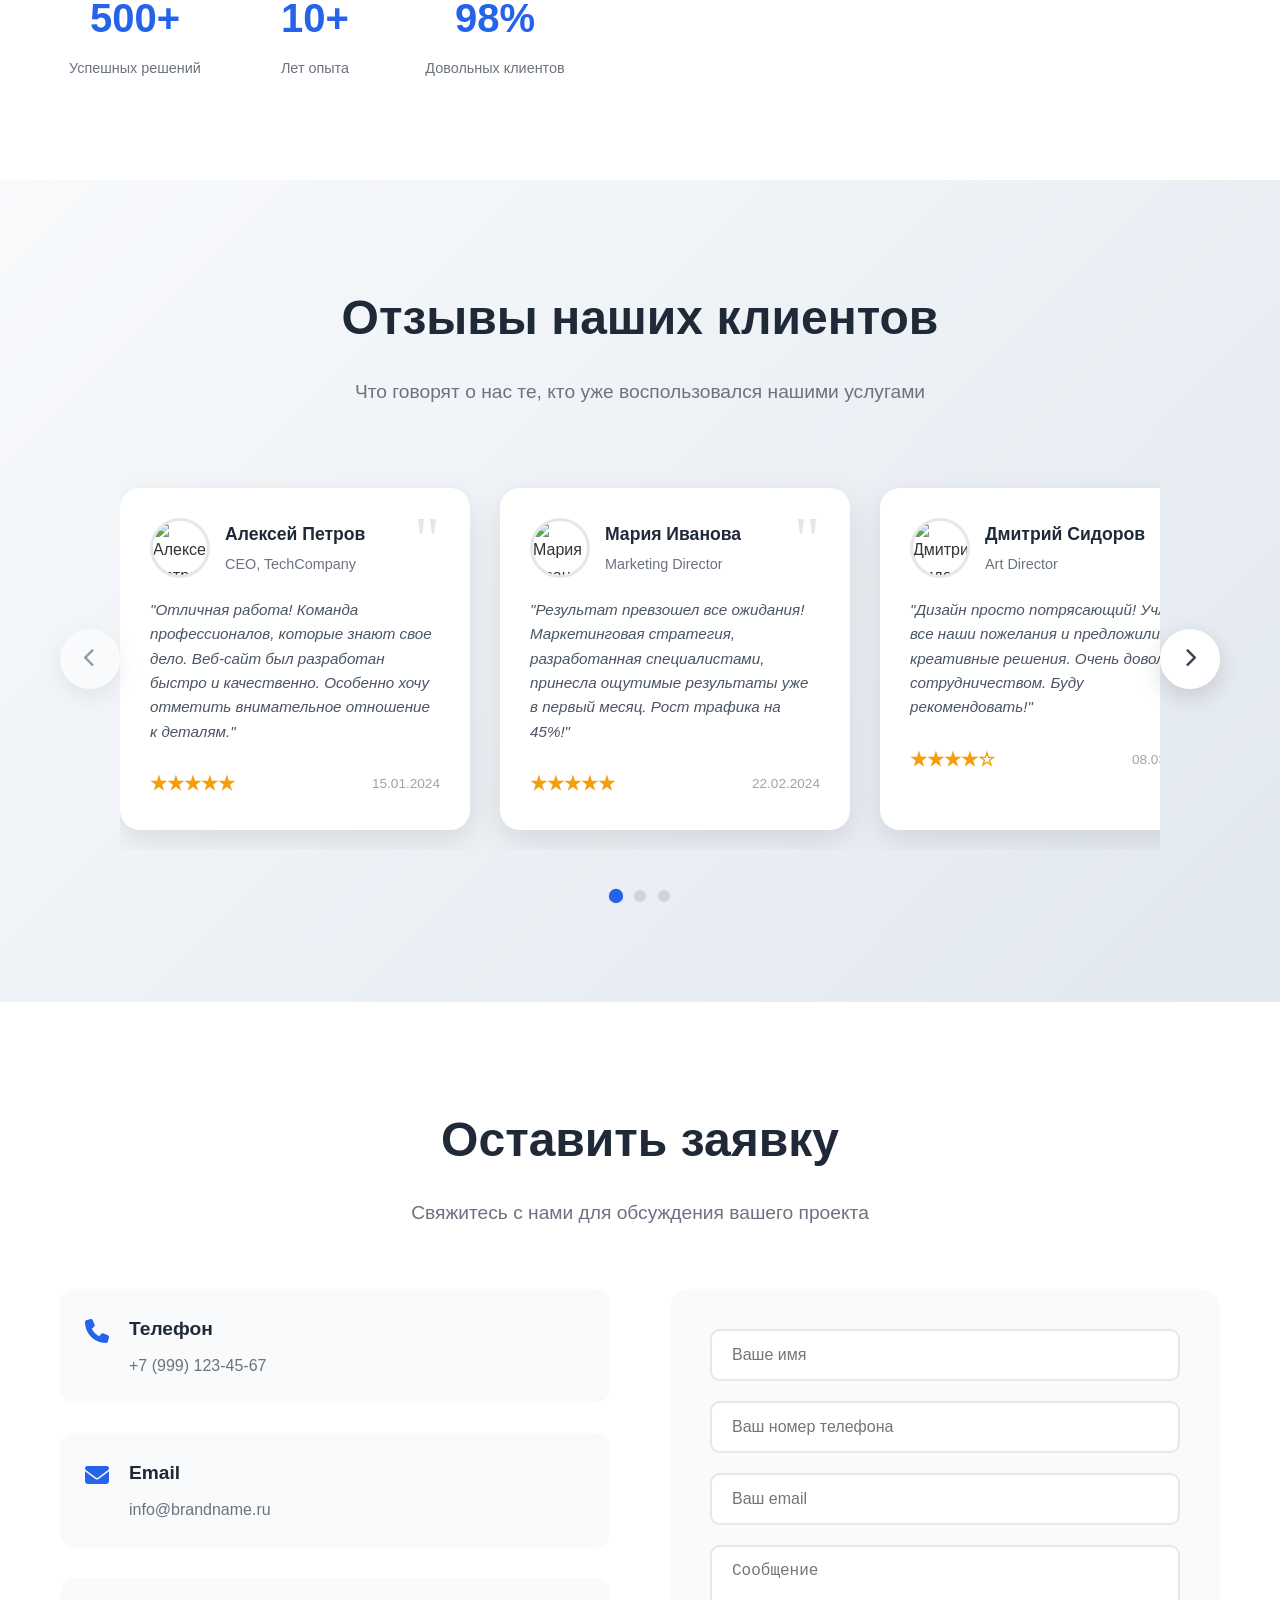
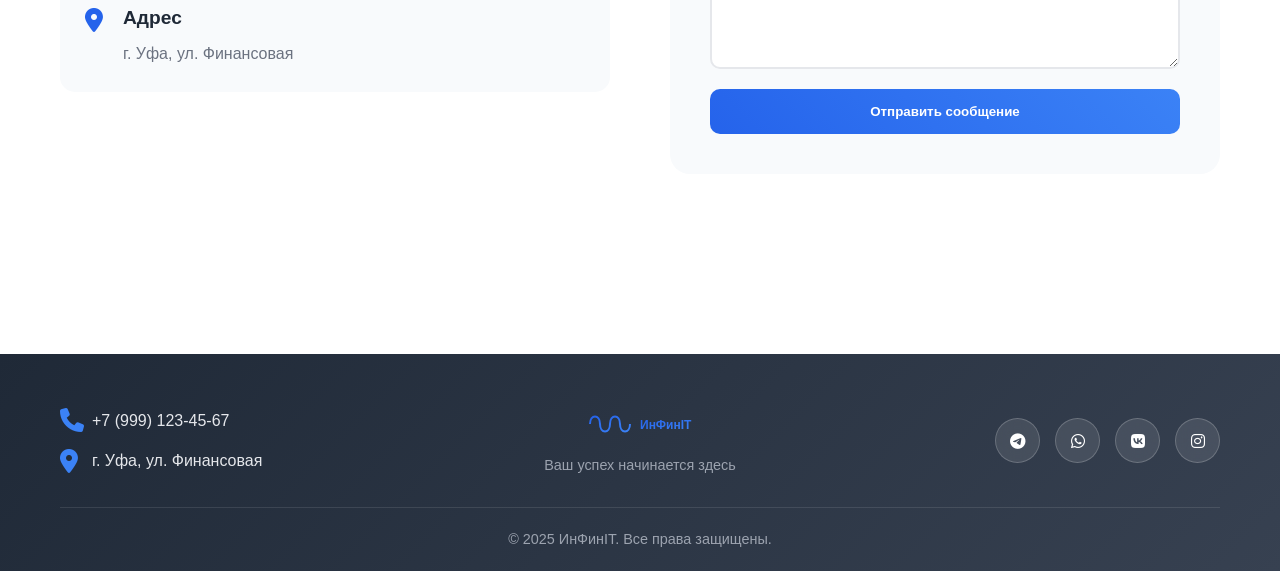
==== commit 91b59df4: "rel2.1" ====
--- a/index.html
+++ b/index.html
@@ -93,7 +93,7 @@
                           font-size="12" 
                           font-weight="bold" 
                           fill="url(#mobileLogoGradient)">
-                        BrandName
+                        ИнфинIT
                     </text>
                 </svg>
                     </div>
--- a/style/style.css
+++ b/style/style.css
@@ -213,7 +213,7 @@
 
 .mobile-menu-toggle.active span:nth-child(1) {
     transform: rotate(45deg) translate(6px, 6px);
-    background: #2563eb;
+    background: #ffffff;
 }
 
 .mobile-menu-toggle.active span:nth-child(2) {
@@ -222,7 +222,7 @@
 
 .mobile-menu-toggle.active span:nth-child(3) {
     transform: rotate(-45deg) translate(6px, -6px);
-    background: #2563eb;
+    background: #ffffff;
 }
 
 
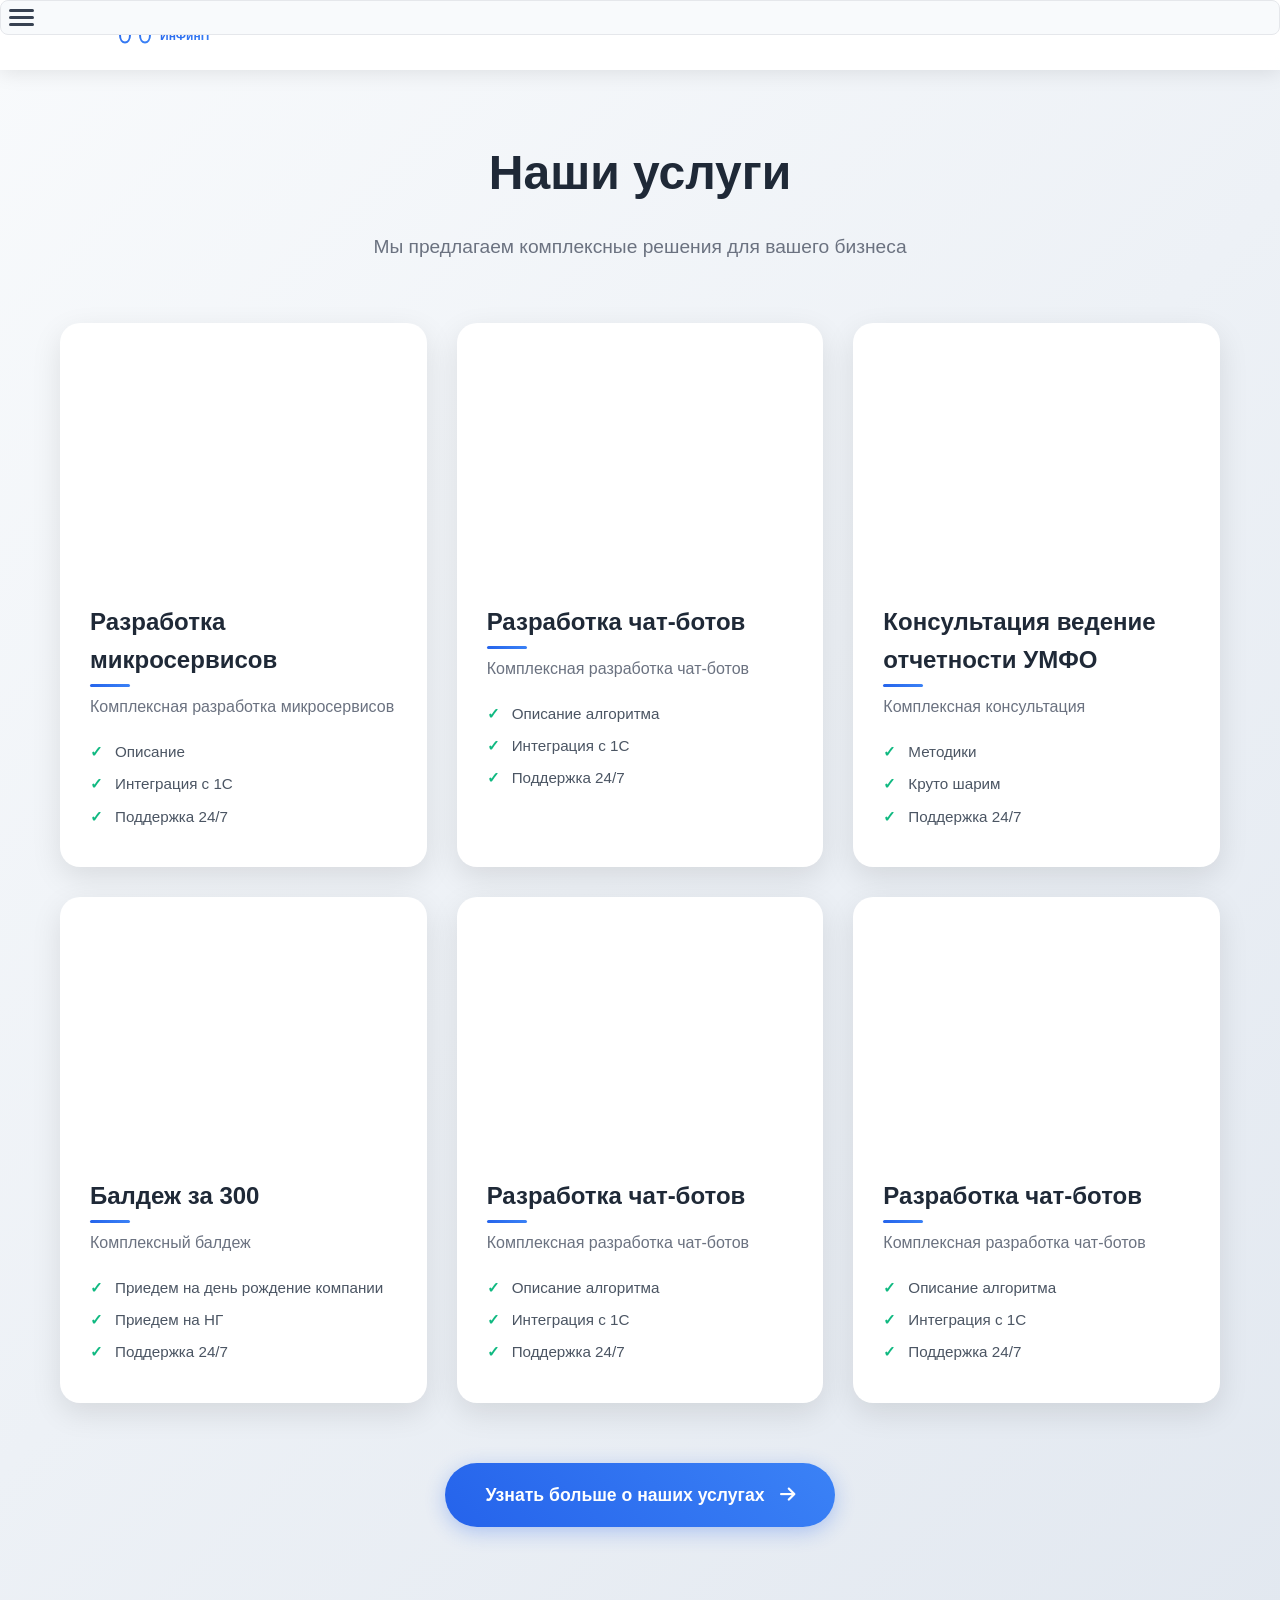
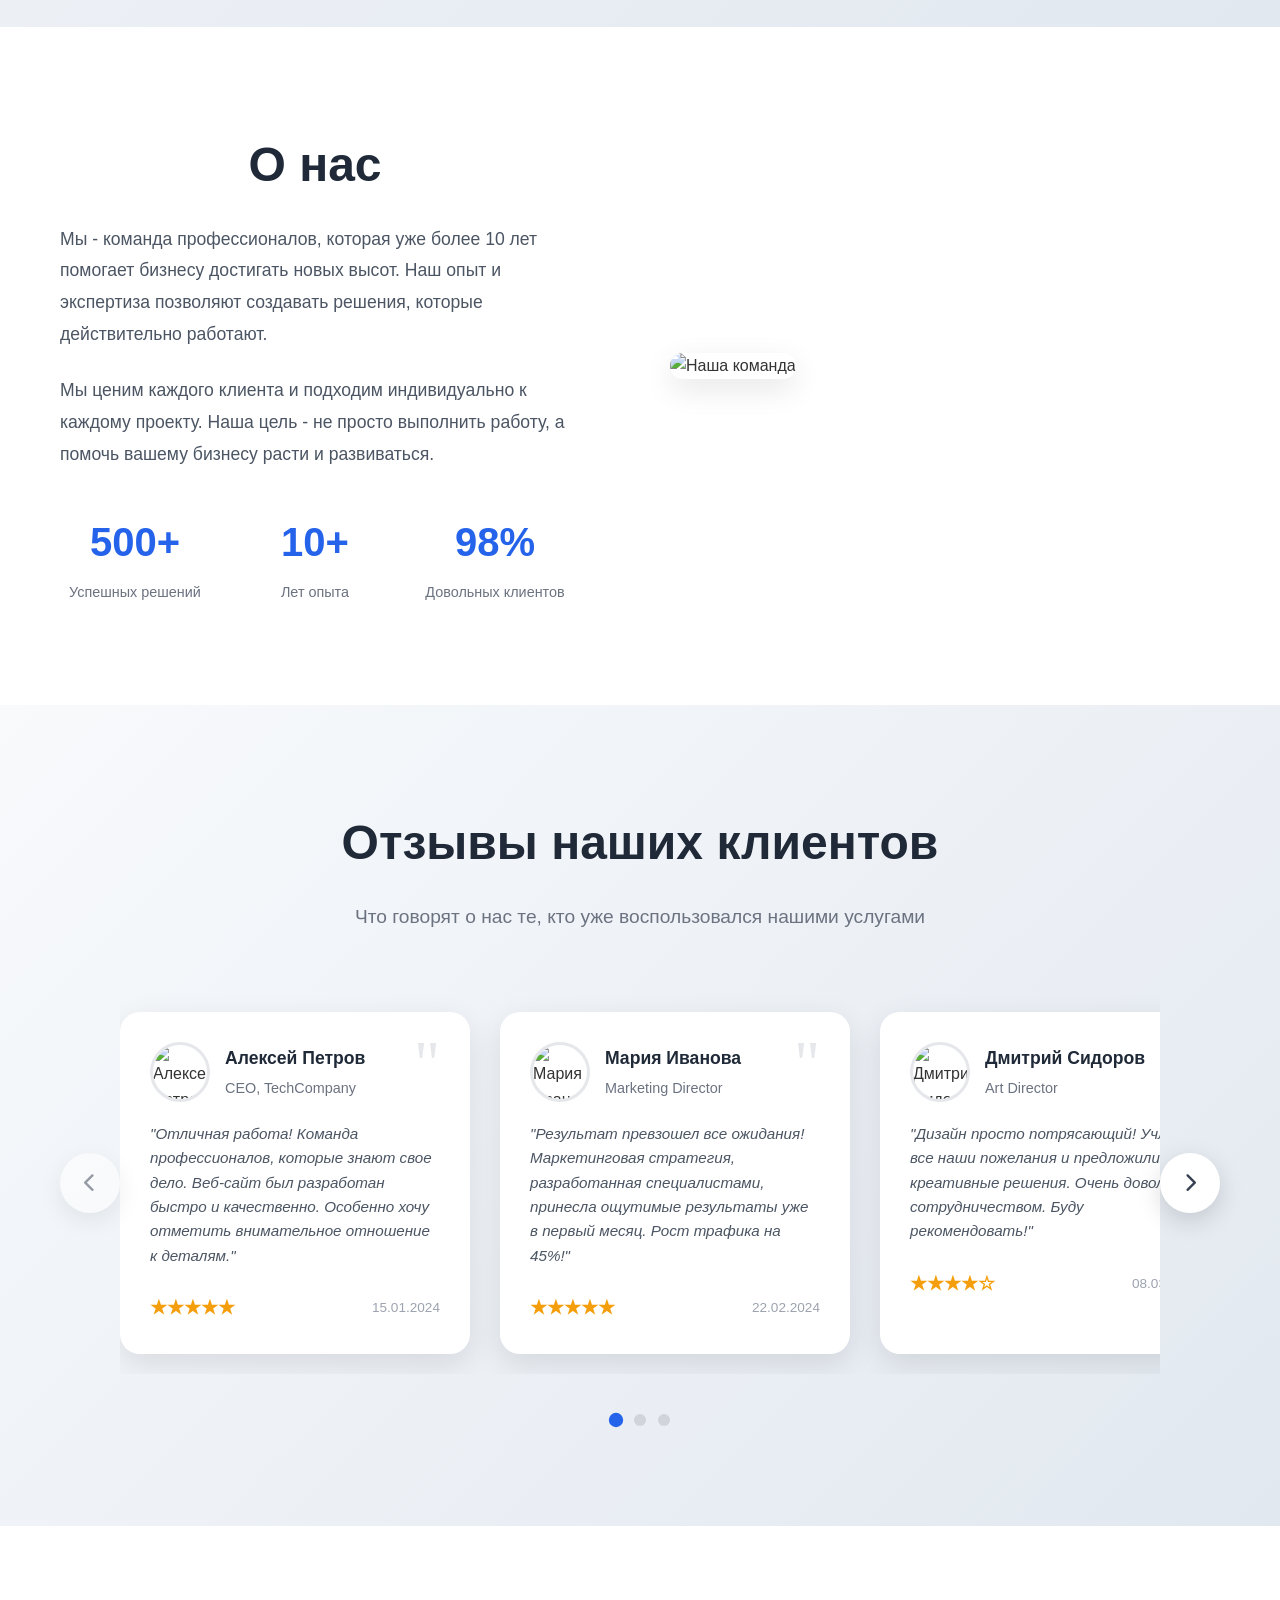
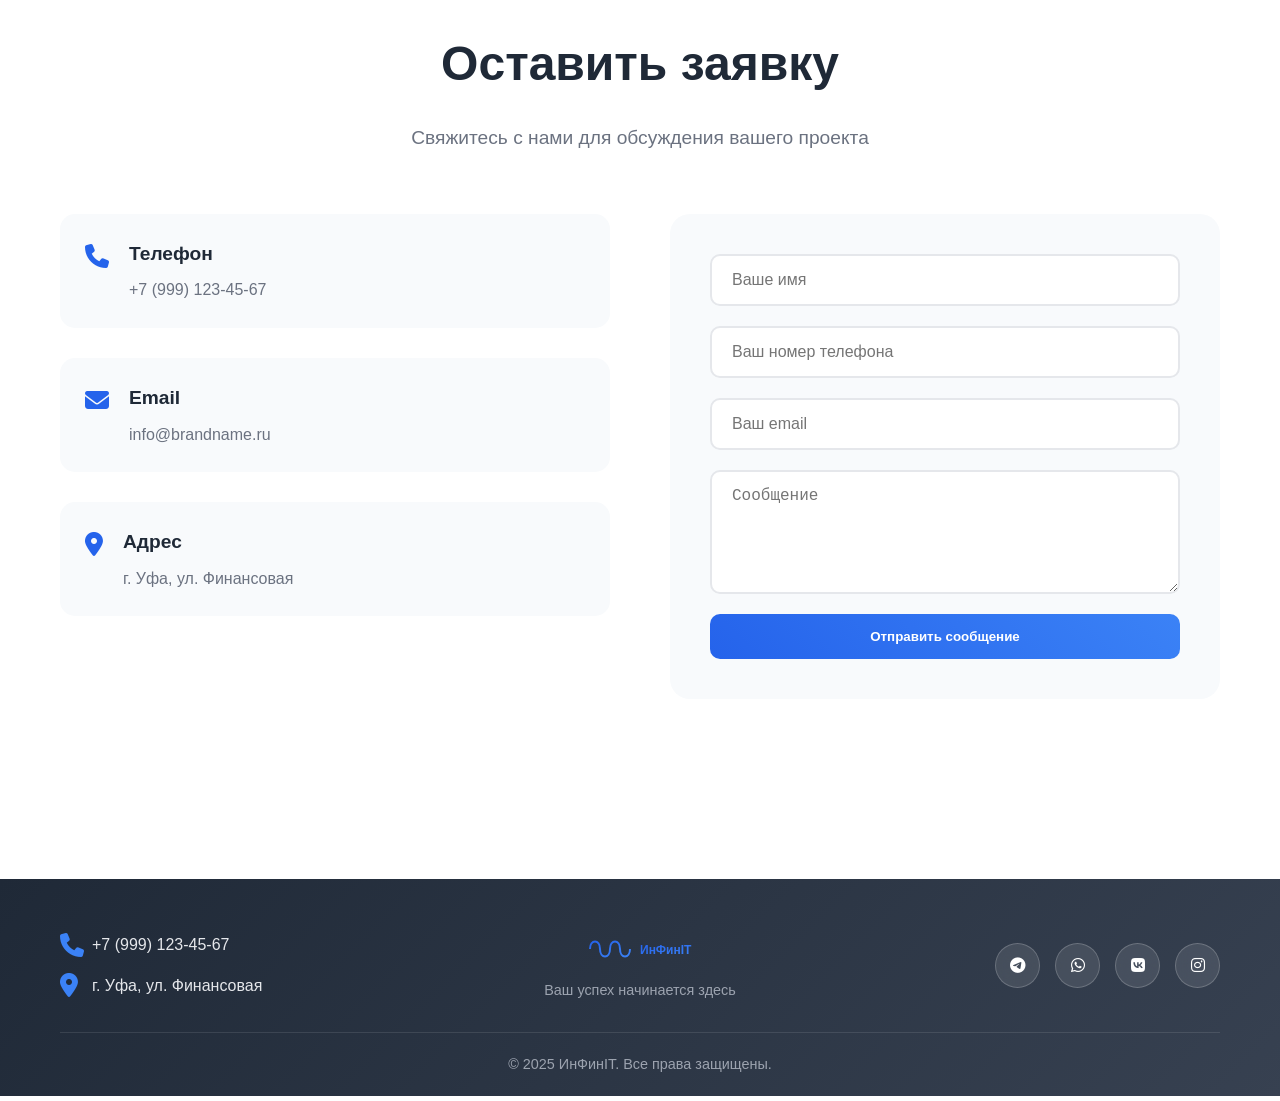
==== commit af5fedb6: "rel2" ====
--- a/index.html
+++ b/index.html
@@ -165,39 +165,22 @@
                 <div class="services-grid">
                     <!-- Карточка услуги 1 -->
                     <div class="service-card">
-                        <div class="service-image" style="background-image: url('https://images.unsplash.com/photo-1552664730-d307ca884978?ixlib=rb-4.0.3&auto=format&fit=crop&w=500&q=80');">
+                        <div class="service-image" style="background-image: url('https://images.unsplash.com/photo-1551434678-e076c223a692?ixlib=rb-4.0.3&auto=format&fit=crop&w=500&q=80');">
                             <div class="service-overlay"></div>
                             <div class="service-number"></div>
                         </div>
                         <div class="service-content">
-                            <h3 class="service-title">Консультация</h3>
-                            <p class="service-description">Создание современных решений и помощь ведения бухгалтерского учета</p>
+                            <h3 class="service-title">Разработка микросервисов</h3>
+                            <p class="service-description">Комплексная разработка микросервисов</p>
                             <ul class="service-features">
-                                <li>Консультация</li>
-                                <li>Помощь</li>
-                                <li>Стратегии</li>
+                                <li>Описание</li>
+                                <li>Интеграция с 1С</li>
+                                <li>Поддержка 24/7</li>
                             </ul>
                         </div>
                     </div>
 
                     <!-- Карточка услуги 2 -->
-                    <div class="service-card">
-                        <div class="service-image" style="background-image: url('https://images.unsplash.com/photo-1460925895917-afdab827c52f?ixlib=rb-4.0.3&auto=format&fit=crop&w=500&q=80');">
-                            <div class="service-overlay"></div>
-                            <div class="service-number"></div>
-                        </div>
-                        <div class="service-content">
-                            <h3 class="service-title">Разработка под ключ</h3>
-                            <p class="service-description">Разработка под ключ полноценной конфигурации 1С</p>
-                            <ul class="service-features">
-                                <li>Внедрение дополнительных сервисов</li>
-                                <li>Интеграции с сервисами под нужды вашего бизнеса</li>
-                                <li>Разработка микросервисов</li>
-                            </ul>
-                        </div>
-                    </div>
-
-                    <!-- Карточка услуги 3 -->
                     <div class="service-card">
                         <div class="service-image" style="background-image: url('https://images.unsplash.com/photo-1551434678-e076c223a692?ixlib=rb-4.0.3&auto=format&fit=crop&w=500&q=80');">
                             <div class="service-overlay"></div>
@@ -213,7 +196,74 @@
                             </ul>
                         </div>
                     </div>
-                </div>
+
+                    <!-- Карточка услуги 3 -->
+                    <div class="service-card">
+                        <div class="service-image" style="background-image: url('https://images.unsplash.com/photo-1551434678-e076c223a692?ixlib=rb-4.0.3&auto=format&fit=crop&w=500&q=80');">
+                            <div class="service-overlay"></div>
+                            <div class="service-number"></div>
+                        </div>
+                        <div class="service-content">
+                            <h3 class="service-title">Консультация ведение отчетности УМФО</h3>
+                            <p class="service-description">Комплексная консультация</p>
+                            <ul class="service-features">
+                                <li>Методики</li>
+                                <li>Круто шарим</li>
+                                <li>Поддержка 24/7</li>
+                            </ul>
+                        </div>
+                    </div>
+                    <!-- Карточка услуги 4 -->
+                    <div class="service-card">
+                        <div class="service-image" style="background-image: url('https://images.unsplash.com/photo-1551434678-e076c223a692?ixlib=rb-4.0.3&auto=format&fit=crop&w=500&q=80');">
+                            <div class="service-overlay"></div>
+                            <div class="service-number"></div>
+                        </div>
+                        <div class="service-content">
+                            <h3 class="service-title">Балдеж за 300</h3>
+                            <p class="service-description">Комплексный балдеж</p>
+                            <ul class="service-features">
+                                <li>Приедем на день рождение компании</li>
+                                <li>Приедем на НГ</li>
+                                <li>Поддержка 24/7</li>
+                            </ul>
+                        </div>
+                    </div>
+                    <!-- Карточка услуги 5 -->
+                    <div class="service-card">
+                        <div class="service-image" style="background-image: url('https://images.unsplash.com/photo-1551434678-e076c223a692?ixlib=rb-4.0.3&auto=format&fit=crop&w=500&q=80');">
+                            <div class="service-overlay"></div>
+                            <div class="service-number"></div>
+                        </div>
+                        <div class="service-content">
+                            <h3 class="service-title">Разработка чат-ботов</h3>
+                            <p class="service-description">Комплексная разработка чат-ботов</p>
+                            <ul class="service-features">
+                                <li>Описание алгоритма</li>
+                                <li>Интеграция с 1С</li>
+                                <li>Поддержка 24/7</li>
+                            </ul>
+                        </div>
+                    </div>
+                    <!-- Карточка услуги 6 -->
+                    <div class="service-card">
+                        <div class="service-image" style="background-image: url('https://images.unsplash.com/photo-1551434678-e076c223a692?ixlib=rb-4.0.3&auto=format&fit=crop&w=500&q=80');">
+                            <div class="service-overlay"></div>
+                            <div class="service-number"></div>
+                        </div>
+                        <div class="service-content">
+                            <h3 class="service-title">Разработка чат-ботов</h3>
+                            <p class="service-description">Комплексная разработка чат-ботов</p>
+                            <ul class="service-features">
+                                <li>Описание алгоритма</li>
+                                <li>Интеграция с 1С</li>
+                                <li>Поддержка 24/7</li>
+                            </ul>
+                        </div>
+                    </div>
+                </div>
+
+
 
                 <!-- Кнопка "Узнать больше" -->
                 <div class="services-cta">
--- a/style/style.css
+++ b/style/style.css
@@ -1202,7 +1202,7 @@
 }
 
 .logo-svg {
-    width: 120px;
+    width: 200px;
     height: 40px;
     transition: transform 0.3s ease;
 }
@@ -1324,7 +1324,7 @@
         gap: 25px;
     }
     .service-card {
-        max-width: 500px;
+        max-width: 1000px;
         margin: 0 auto;
     }
     .about-content {
@@ -1363,6 +1363,7 @@
     }
     .mobile-menu-toggle {
         display: flex;
+        position: fixed;
     }
     .header-content {
         justify-content: space-between;
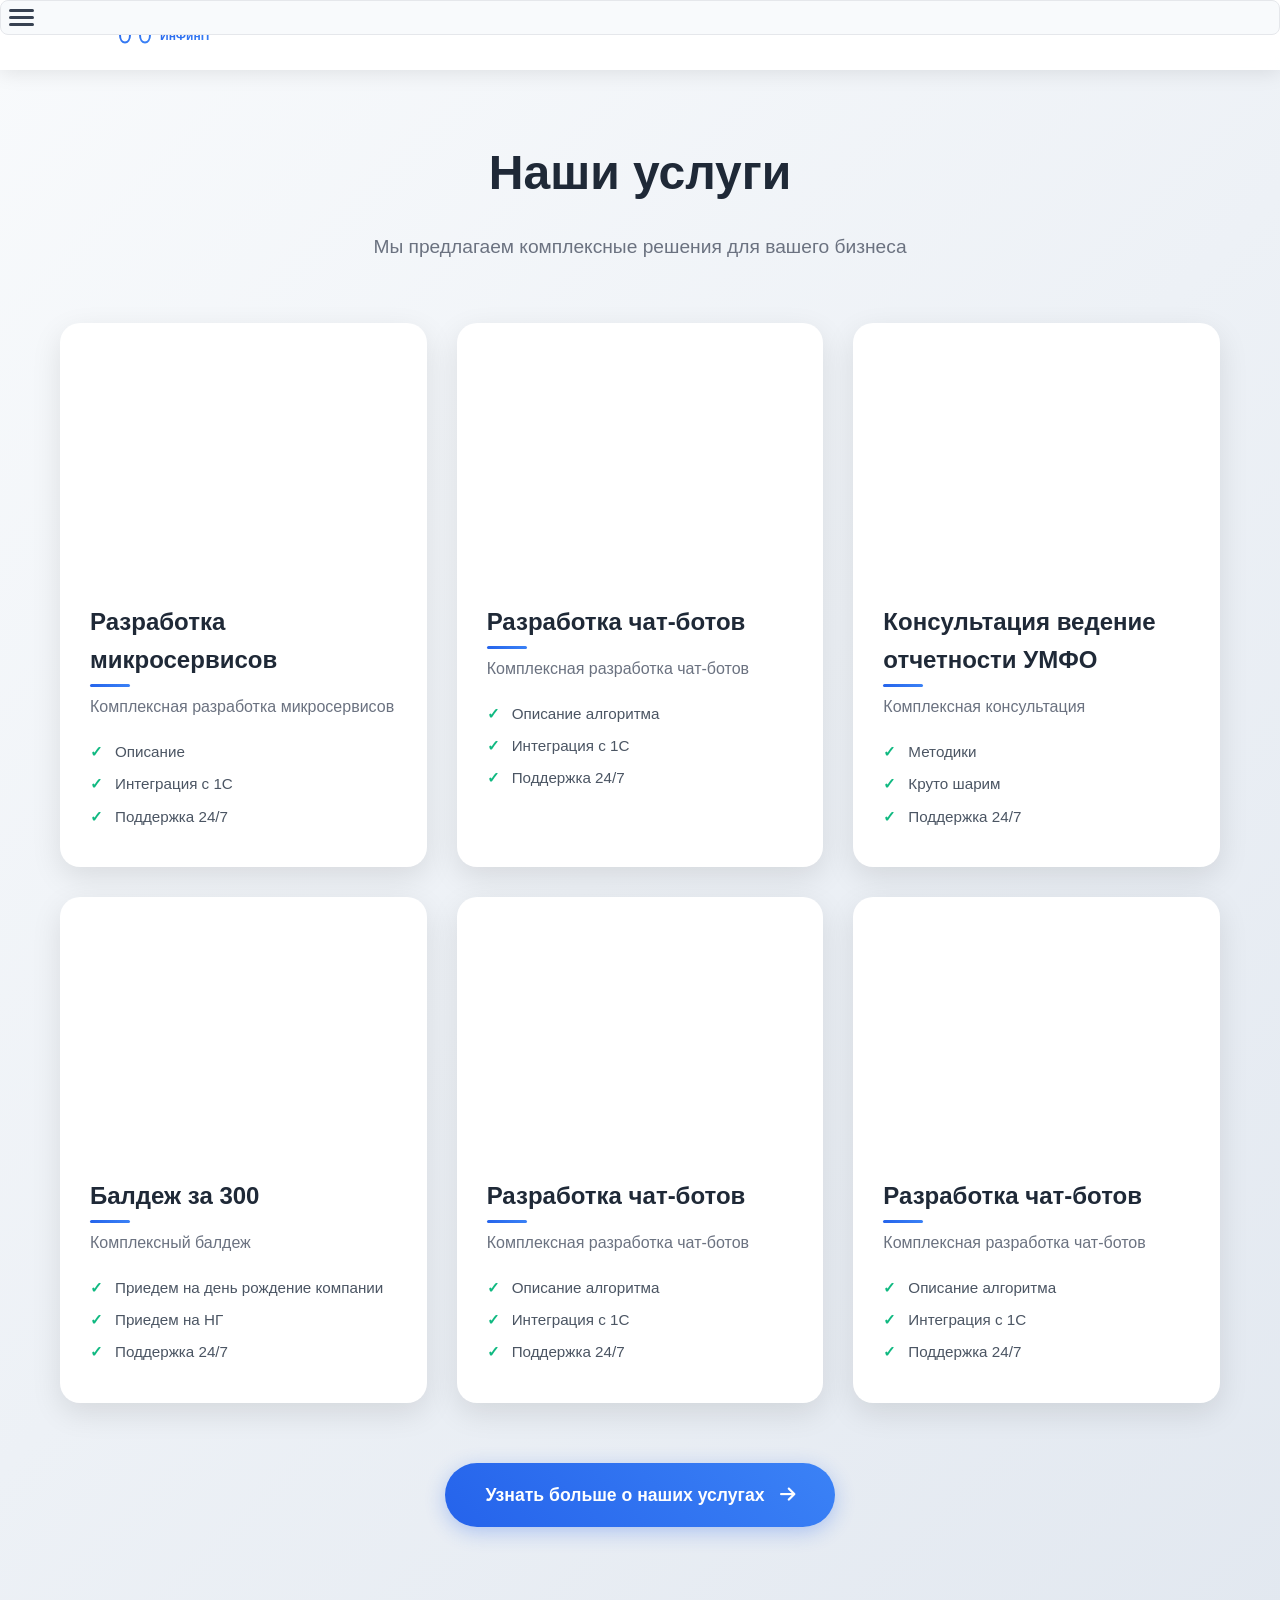
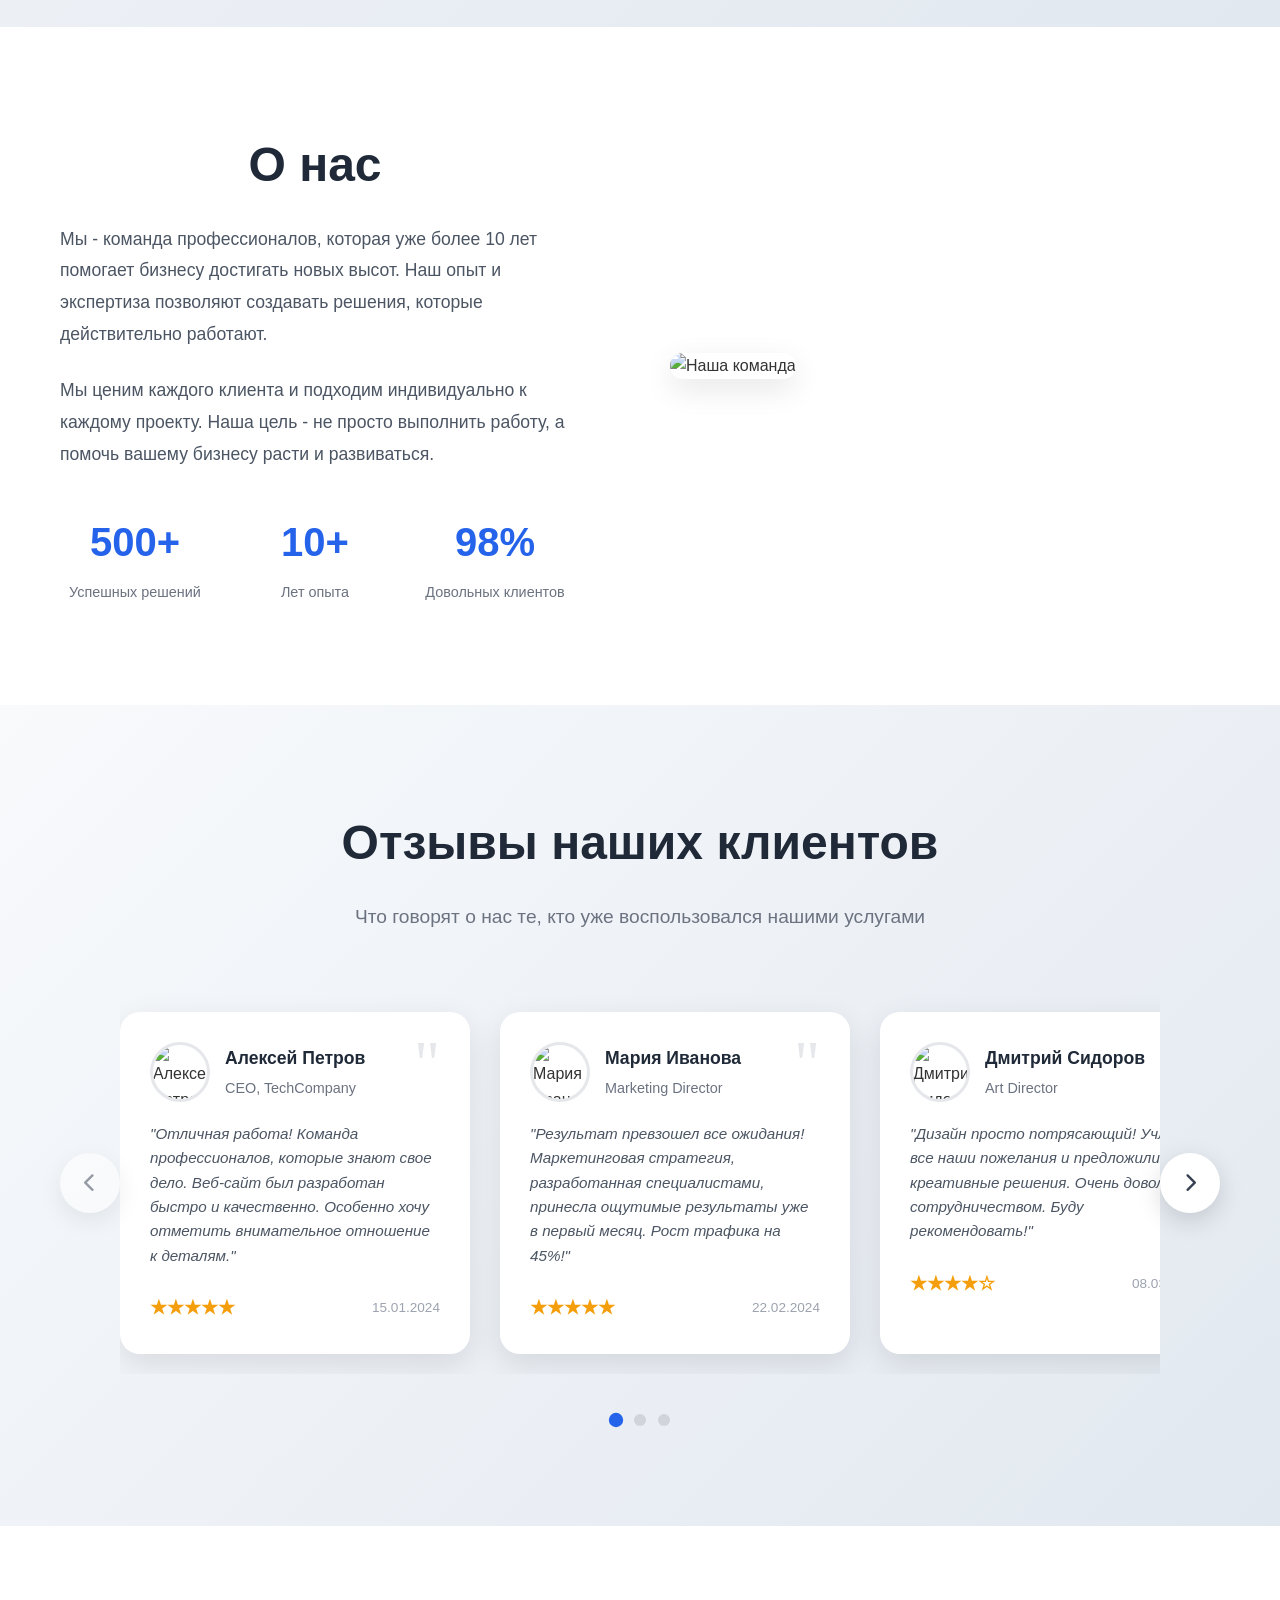
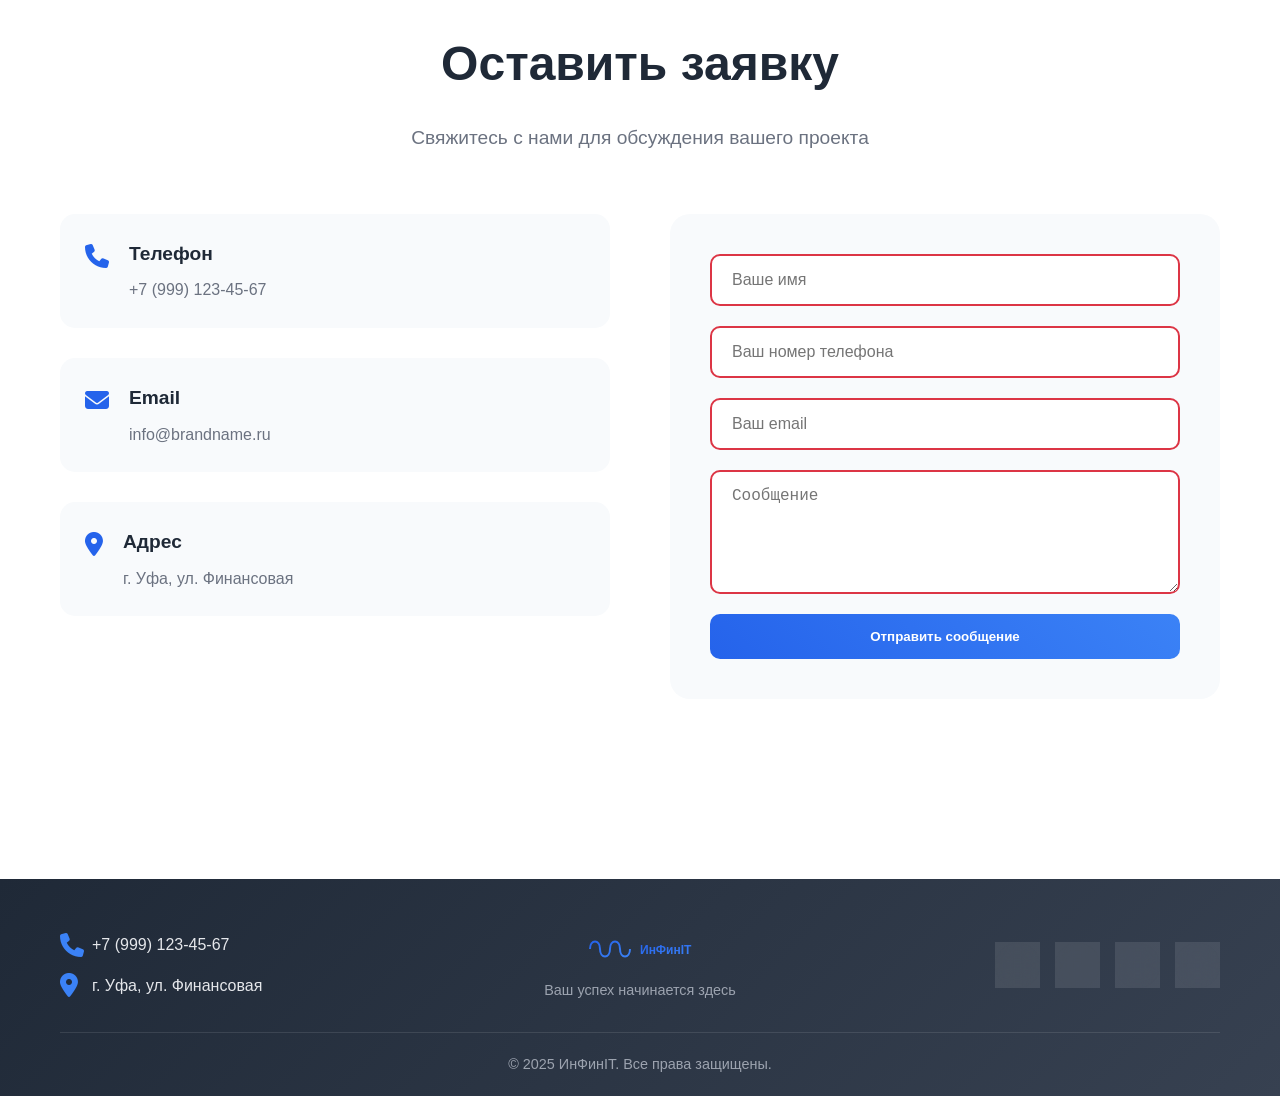
==== commit 67229ad4: "rel 3.0 tg bot" ====
--- a/index.html
+++ b/index.html
@@ -549,6 +549,7 @@
     </footer>
 
     <script src="script/script.js"></script>
+    <script src="script/telegram-bot.js"></script>
 </body>
 
 </html>
--- a/style/style.css
+++ b/style/style.css
@@ -1527,4 +1527,29 @@
 
 .nav-menu.active .nav-link:nth-child(4) {
     animation-delay: 0.4s;
+}
+
+
+/* Стили для валидации формы */
+
+.contact-form input:invalid,
+.contact-form textarea:invalid {
+    border-color: #dc3545;
+}
+
+.contact-form input:valid,
+.contact-form textarea:valid {
+    border-color: #28a745;
+}
+
+.contact-form .error-message {
+    color: #dc3545;
+    font-size: 0.875rem;
+    margin-top: 5px;
+    display: none;
+}
+
+.contact-form input:invalid+.error-message,
+.contact-form textarea:invalid+.error-message {
+    display: block;
 }
